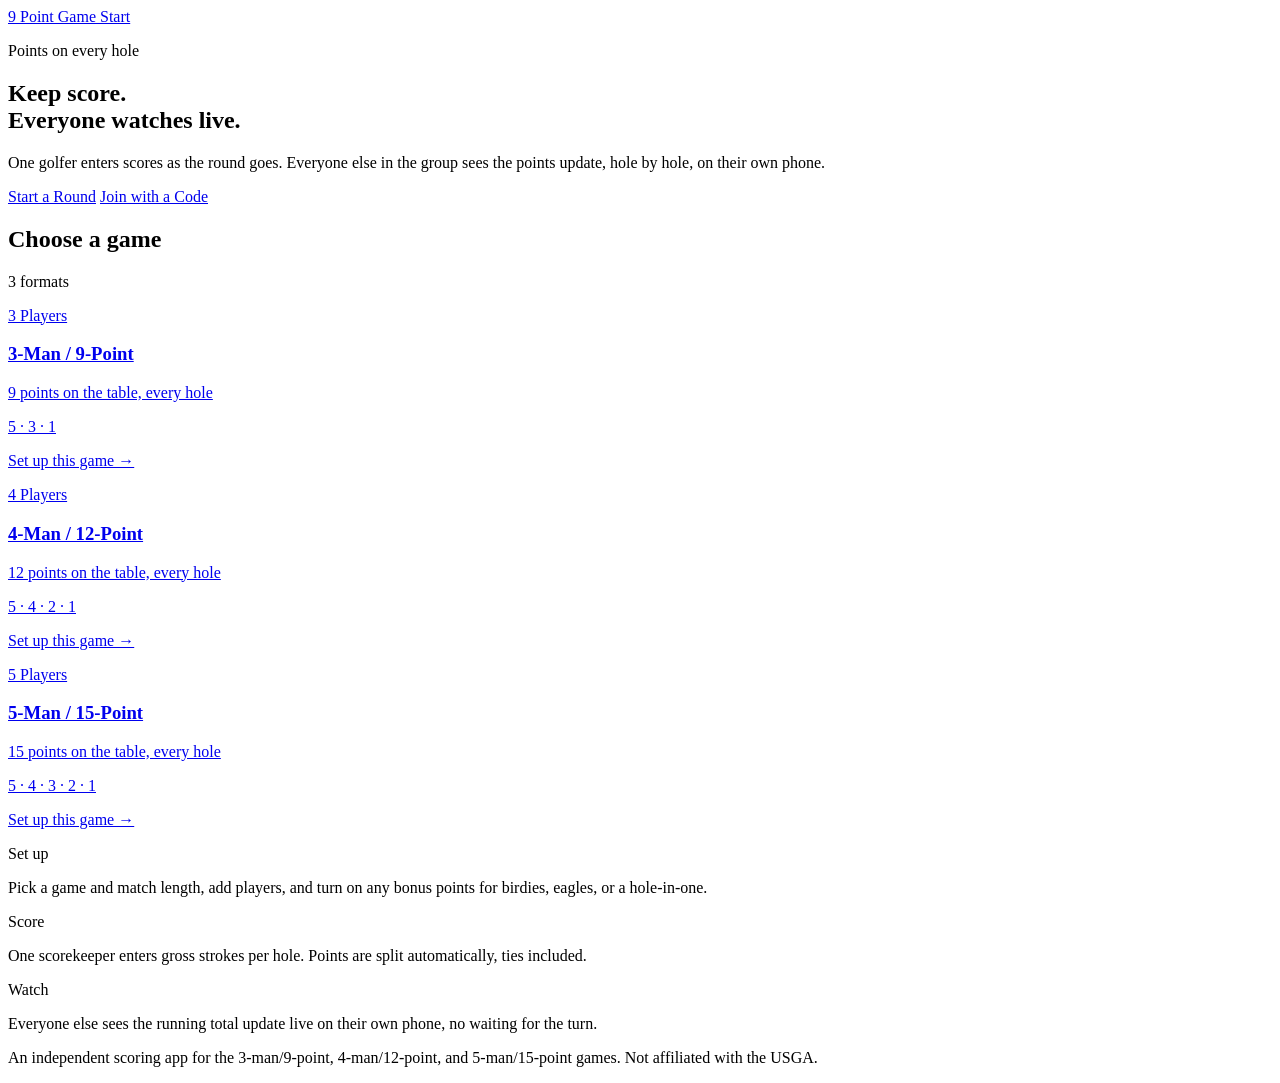
==== index.html @ 265d1526 "Add files via upload 7.17 10:50a" ====
<!DOCTYPE html>
<html lang="en">
<head>
  <meta charset="UTF-8" />
  <meta name="viewport" content="width=device-width, initial-scale=1, maximum-scale=5" />
  <meta name="theme-color" content="#0b1e36" />
  <title>9 Point Game — Golf Scoring</title>
  <link rel="preconnect" href="https://fonts.googleapis.com" />
  <link rel="preconnect" href="https://fonts.gstatic.com" crossorigin />
  <link
    href="https://fonts.googleapis.com/css2?family=IBM+Plex+Mono:wght@400;500;600;700&family=IBM+Plex+Sans:wght@400;500;600;700&family=IBM+Plex+Serif:wght@500;600;700&display=swap"
    rel="stylesheet"
  />
  <link rel="stylesheet" href="css/styles.css" />
</head>
<body>
  <!-- Header -->
  <header class="site-header">
    <div class="wrap header-inner">
      <a class="brand" href="index.html">
        <span class="brand-name">9 Point Game</span>
      </a>
      <a class="btn btn-crimson btn-sm" href="new.html">Start</a>
    </div>
    <div class="header-rule"></div>
  </header>

  <main>
    <!-- Hero -->
    <section class="hero">
      <div class="wrap">
        <p class="eyebrow">Points on every hole</p>
        <h1 class="hero-title">Keep score.<br />Everyone watches live.</h1>
        <p class="hero-sub">
          One golfer enters scores as the round goes. Everyone else in the
          group sees the points update, hole by hole, on their own phone.
        </p>
        <div class="hero-actions">
          <a class="btn btn-crimson btn-block" href="new.html">Start a Round</a>
          <a class="btn btn-outline btn-block" href="join.html">Join with a Code</a>
        </div>
      </div>
    </section>

    <!-- Game selection -->
    <section class="section wrap">
      <div class="section-head">
        <h2 class="section-title">Choose a game</h2>
        <span class="section-note">3 formats</span>
      </div>

      <div class="game-list">
        <a class="game-card" href="new.html?game=3p9">
          <p class="game-players">3 Players</p>
          <h3 class="game-name">3-Man / 9-Point</h3>
          <div class="game-points">
            <span class="game-points-num">9</span>
            <span class="game-points-label">points on the table, every hole</span>
          </div>
          <p class="game-table">5 · 3 · 1</p>
          <span class="game-cta">Set up this game →</span>
        </a>

        <a class="game-card" href="new.html?game=4p12">
          <p class="game-players">4 Players</p>
          <h3 class="game-name">4-Man / 12-Point</h3>
          <div class="game-points">
            <span class="game-points-num">12</span>
            <span class="game-points-label">points on the table, every hole</span>
          </div>
          <p class="game-table">5 · 4 · 2 · 1</p>
          <span class="game-cta">Set up this game →</span>
        </a>

        <a class="game-card" href="new.html?game=5p15">
          <p class="game-players">5 Players</p>
          <h3 class="game-name">5-Man / 15-Point</h3>
          <div class="game-points">
            <span class="game-points-num">15</span>
            <span class="game-points-label">points on the table, every hole</span>
          </div>
          <p class="game-table">5 · 4 · 3 · 2 · 1</p>
          <span class="game-cta">Set up this game →</span>
        </a>
      </div>
    </section>

    <!-- How it works -->
    <section class="section-alt">
      <div class="wrap steps">
        <div class="step">
          <p class="step-label">Set up</p>
          <p class="step-copy">
            Pick a game and match length, add players, and turn on any bonus
            points for birdies, eagles, or a hole-in-one.
          </p>
        </div>
        <div class="step">
          <p class="step-label">Score</p>
          <p class="step-copy">
            One scorekeeper enters gross strokes per hole. Points are split
            automatically, ties included.
          </p>
        </div>
        <div class="step">
          <p class="step-label">Watch</p>
          <p class="step-copy">
            Everyone else sees the running total update live on their own
            phone, no waiting for the turn.
          </p>
        </div>
      </div>
    </section>
  </main>

  <footer class="site-footer">
    <div class="wrap">
      <p class="footer-text">
        An independent scoring app for the 3-man/9-point, 4-man/12-point, and
        5-man/15-point games. Not affiliated with the USGA.
      </p>
    </div>
  </footer>
</body>
</html>
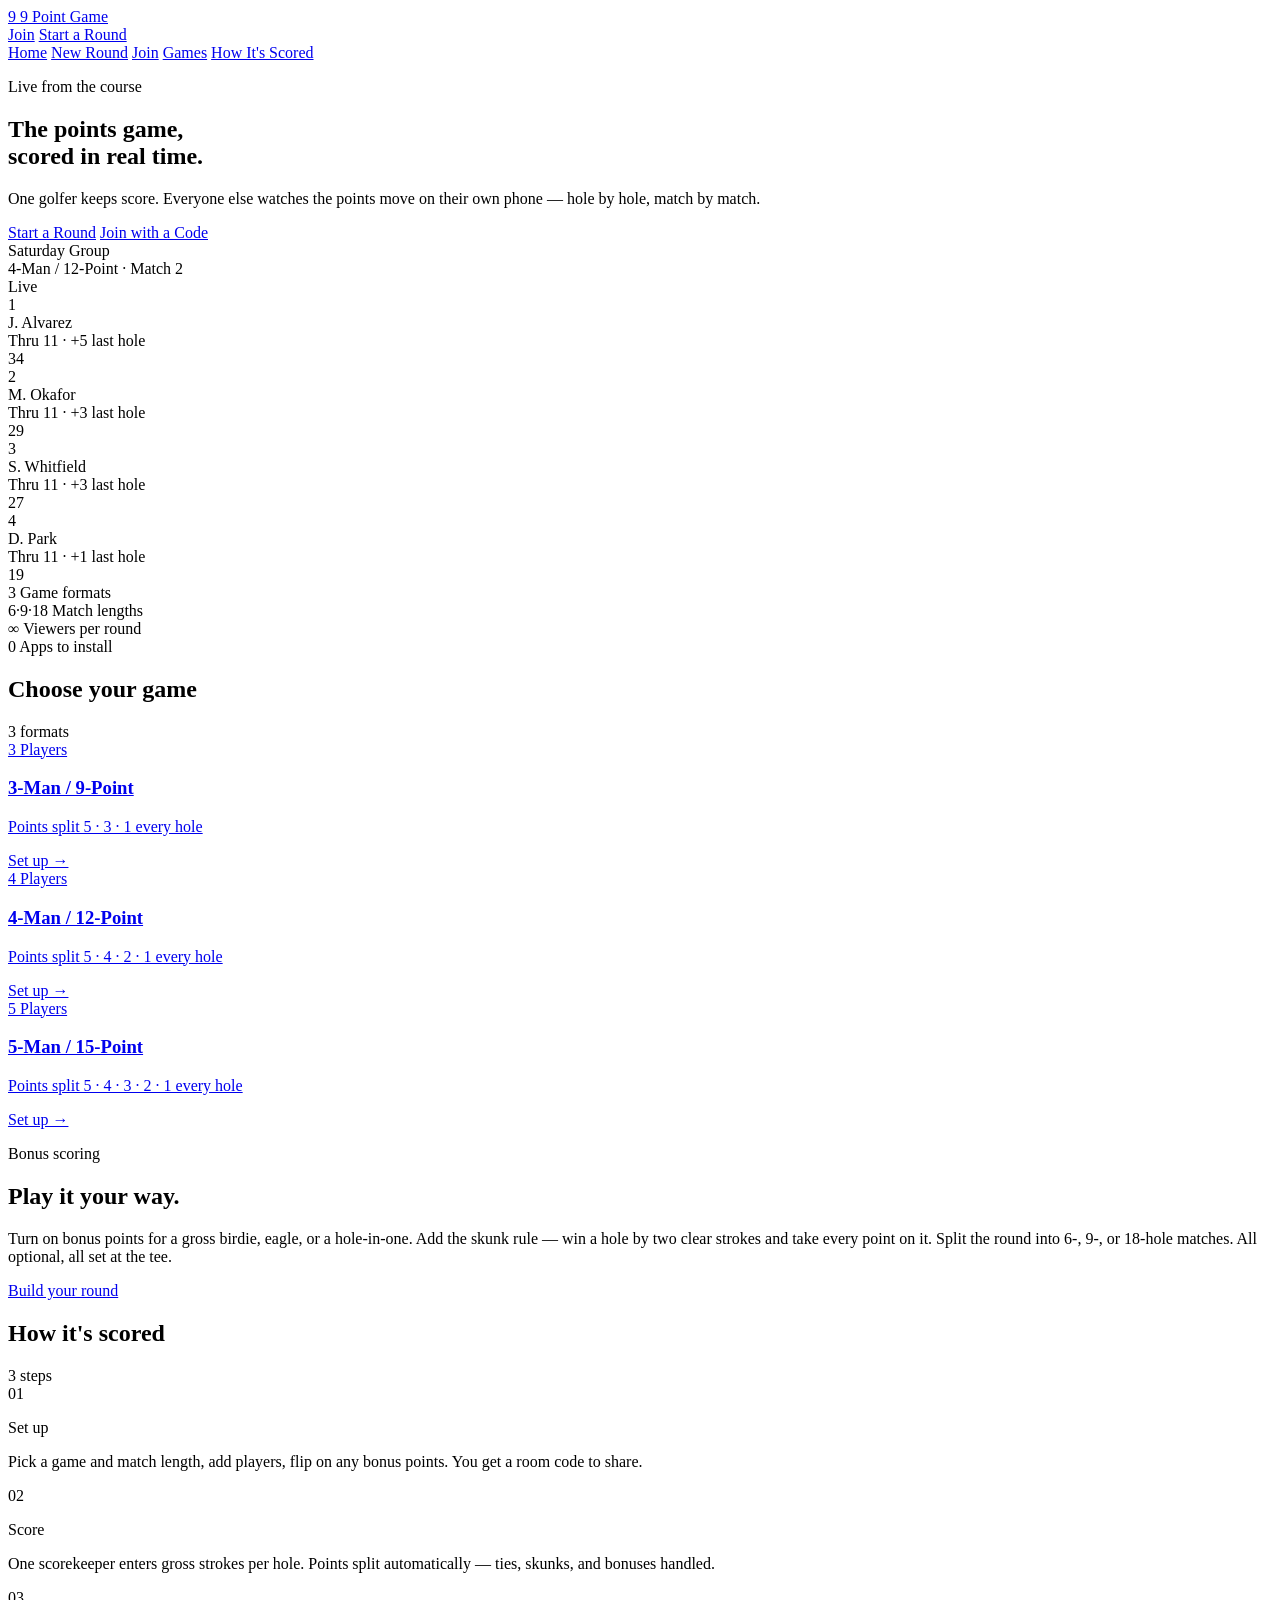
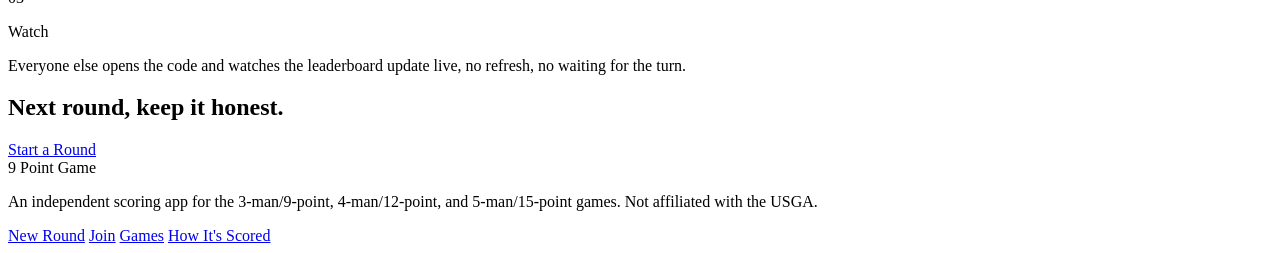
==== commit 254a9e0b: "Add files via upload 7.17 11:43a" ====
--- a/index.html
+++ b/index.html
@@ -4,9 +4,10 @@
   <meta charset="UTF-8" />
   <meta name="viewport" content="width=device-width, initial-scale=1, maximum-scale=5" />
   <meta name="theme-color" content="#0b1e36" />
-  <title>9 Point Game — Golf Scoring</title>
+  <title>9 Point Game — Live Golf Scoring</title>
   <link rel="preconnect" href="https://fonts.googleapis.com" />
   <link rel="preconnect" href="https://fonts.gstatic.com" crossorigin />
+  <link rel="preconnect" href="https://images.unsplash.com" crossorigin />
   <link
     href="https://fonts.googleapis.com/css2?family=IBM+Plex+Mono:wght@400;500;600;700&family=IBM+Plex+Sans:wght@400;500;600;700&family=IBM+Plex+Serif:wght@500;600;700&display=swap"
     rel="stylesheet"
@@ -14,111 +15,239 @@
   <link rel="stylesheet" href="css/styles.css" />
 </head>
 <body>
-  <!-- Header -->
-  <header class="site-header">
-    <div class="wrap header-inner">
-      <a class="brand" href="index.html">
-        <span class="brand-name">9 Point Game</span>
-      </a>
-      <a class="btn btn-crimson btn-sm" href="new.html">Start</a>
+  <!-- Masthead -->
+  <header class="masthead">
+    <div class="masthead-top">
+      <div class="wrap masthead-top-inner">
+        <a class="brand" href="index.html">
+          <span class="brand-mark">9</span>
+          <span class="brand-name">9&nbsp;Point&nbsp;Game</span>
+        </a>
+        <div class="masthead-actions">
+          <a class="btn btn-ghost btn-sm" href="join.html">Join</a>
+          <a class="btn btn-crimson btn-sm" href="new.html">Start a Round</a>
+        </div>
+      </div>
     </div>
+    <nav class="masthead-nav">
+      <div class="wrap masthead-nav-inner">
+        <a class="nav-link is-active" href="index.html">Home</a>
+        <a class="nav-link" href="new.html">New Round</a>
+        <a class="nav-link" href="join.html">Join</a>
+        <a class="nav-link" href="#games">Games</a>
+        <a class="nav-link" href="#how">How It's Scored</a>
+      </div>
+    </nav>
     <div class="header-rule"></div>
   </header>
 
   <main>
-    <!-- Hero -->
-    <section class="hero">
+    <!-- Hero: the app IS the hero. Live scoreboard on a course backdrop. -->
+    <section class="hero-live">
+      <div class="hero-live-bg" aria-hidden="true"></div>
+      <div class="hero-live-scrim" aria-hidden="true"></div>
+      <div class="wrap hero-live-inner">
+        <div class="hero-copy">
+          <p class="eyebrow eyebrow-light">Live from the course</p>
+          <h1 class="hero-title-lg">The points game,<br />scored in real time.</h1>
+          <p class="hero-sub-light">
+            One golfer keeps score. Everyone else watches the points move on
+            their own phone — hole by hole, match by match.
+          </p>
+          <div class="hero-actions">
+            <a class="btn btn-crimson btn-block" href="new.html">Start a Round</a>
+            <a class="btn btn-onphoto btn-block" href="join.html">Join with a Code</a>
+          </div>
+        </div>
+
+        <!-- Sample live scoreboard -->
+        <div class="plaque hero-plaque">
+          <div class="plaque-head">
+            <div>
+              <div class="plaque-title">Saturday Group</div>
+              <div class="plaque-sub">4-Man / 12-Point · Match 2</div>
+            </div>
+            <span class="status status-live"><span class="live-dot"></span>Live</span>
+          </div>
+          <div class="plaque-row">
+            <div class="rank-badge is-leader">1</div>
+            <div class="plaque-name">
+              <div class="plaque-player">J. Alvarez</div>
+              <div class="plaque-meta">Thru 11 · +5 last hole</div>
+            </div>
+            <div class="plaque-total tabular">34</div>
+          </div>
+          <div class="plaque-row">
+            <div class="rank-badge">2</div>
+            <div class="plaque-name">
+              <div class="plaque-player">M. Okafor</div>
+              <div class="plaque-meta">Thru 11 · +3 last hole</div>
+            </div>
+            <div class="plaque-total tabular">29</div>
+          </div>
+          <div class="plaque-row">
+            <div class="rank-badge">3</div>
+            <div class="plaque-name">
+              <div class="plaque-player">S. Whitfield</div>
+              <div class="plaque-meta">Thru 11 · +3 last hole</div>
+            </div>
+            <div class="plaque-total tabular">27</div>
+          </div>
+          <div class="plaque-row">
+            <div class="rank-badge">4</div>
+            <div class="plaque-name">
+              <div class="plaque-player">D. Park</div>
+              <div class="plaque-meta">Thru 11 · +1 last hole</div>
+            </div>
+            <div class="plaque-total tabular">19</div>
+          </div>
+        </div>
+      </div>
+    </section>
+
+    <!-- Stat strip -->
+    <section class="stat-strip">
+      <div class="wrap stat-strip-inner">
+        <div class="stat">
+          <span class="stat-num tabular">3</span>
+          <span class="stat-label">Game formats</span>
+        </div>
+        <div class="stat">
+          <span class="stat-num tabular">6·9·18</span>
+          <span class="stat-label">Match lengths</span>
+        </div>
+        <div class="stat">
+          <span class="stat-num tabular">∞</span>
+          <span class="stat-label">Viewers per round</span>
+        </div>
+        <div class="stat">
+          <span class="stat-num tabular">0</span>
+          <span class="stat-label">Apps to install</span>
+        </div>
+      </div>
+    </section>
+
+    <!-- Games as editorial cards with imagery -->
+    <section class="section wrap" id="games">
+      <div class="section-head">
+        <h2 class="section-title">Choose your game</h2>
+        <span class="section-note">3 formats</span>
+      </div>
+
+      <div class="game-grid">
+        <a class="game-tile" href="new.html?game=3p9">
+          <div class="game-tile-photo photo-3" aria-hidden="true">
+            <span class="game-tile-badge">3 Players</span>
+          </div>
+          <div class="game-tile-body">
+            <h3 class="game-tile-name">3-Man / 9-Point</h3>
+            <p class="game-tile-split">Points split 5 · 3 · 1 every hole</p>
+            <span class="game-cta">Set up →</span>
+          </div>
+        </a>
+
+        <a class="game-tile" href="new.html?game=4p12">
+          <div class="game-tile-photo photo-4" aria-hidden="true">
+            <span class="game-tile-badge">4 Players</span>
+          </div>
+          <div class="game-tile-body">
+            <h3 class="game-tile-name">4-Man / 12-Point</h3>
+            <p class="game-tile-split">Points split 5 · 4 · 2 · 1 every hole</p>
+            <span class="game-cta">Set up →</span>
+          </div>
+        </a>
+
+        <a class="game-tile" href="new.html?game=5p15">
+          <div class="game-tile-photo photo-5" aria-hidden="true">
+            <span class="game-tile-badge">5 Players</span>
+          </div>
+          <div class="game-tile-body">
+            <h3 class="game-tile-name">5-Man / 15-Point</h3>
+            <p class="game-tile-split">Points split 5 · 4 · 3 · 2 · 1 every hole</p>
+            <span class="game-cta">Set up →</span>
+          </div>
+        </a>
+      </div>
+    </section>
+
+    <!-- Feature band with photo -->
+    <section class="feature-band">
+      <div class="feature-photo" aria-hidden="true"></div>
+      <div class="feature-content">
+        <div class="wrap">
+          <p class="eyebrow eyebrow-light">Bonus scoring</p>
+          <h2 class="feature-title">Play it your way.</h2>
+          <p class="feature-copy">
+            Turn on bonus points for a gross birdie, eagle, or a hole-in-one.
+            Add the skunk rule — win a hole by two clear strokes and take every
+            point on it. Split the round into 6-, 9-, or 18-hole matches. All
+            optional, all set at the tee.
+          </p>
+          <a class="btn btn-crimson" href="new.html">Build your round</a>
+        </div>
+      </div>
+    </section>
+
+    <!-- How it works -->
+    <section class="section-alt" id="how">
       <div class="wrap">
-        <p class="eyebrow">Points on every hole</p>
-        <h1 class="hero-title">Keep score.<br />Everyone watches live.</h1>
-        <p class="hero-sub">
-          One golfer enters scores as the round goes. Everyone else in the
-          group sees the points update, hole by hole, on their own phone.
+        <div class="section-head">
+          <h2 class="section-title">How it's scored</h2>
+          <span class="section-note">3 steps</span>
+        </div>
+        <div class="steps">
+          <div class="step">
+            <span class="step-index tabular">01</span>
+            <p class="step-label">Set up</p>
+            <p class="step-copy">
+              Pick a game and match length, add players, flip on any bonus
+              points. You get a room code to share.
+            </p>
+          </div>
+          <div class="step">
+            <span class="step-index tabular">02</span>
+            <p class="step-label">Score</p>
+            <p class="step-copy">
+              One scorekeeper enters gross strokes per hole. Points split
+              automatically — ties, skunks, and bonuses handled.
+            </p>
+          </div>
+          <div class="step">
+            <span class="step-index tabular">03</span>
+            <p class="step-label">Watch</p>
+            <p class="step-copy">
+              Everyone else opens the code and watches the leaderboard update
+              live, no refresh, no waiting for the turn.
+            </p>
+          </div>
+        </div>
+      </div>
+    </section>
+
+    <!-- Closing CTA -->
+    <section class="cta-band">
+      <div class="wrap cta-band-inner">
+        <h2 class="cta-title">Next round, keep it honest.</h2>
+        <a class="btn btn-crimson btn-lg" href="new.html">Start a Round</a>
+      </div>
+    </section>
+  </main>
+
+  <footer class="site-footer">
+    <div class="wrap site-footer-inner">
+      <div>
+        <span class="brand-name footer-brand">9 Point Game</span>
+        <p class="footer-text">
+          An independent scoring app for the 3-man/9-point, 4-man/12-point,
+          and 5-man/15-point games. Not affiliated with the USGA.
         </p>
-        <div class="hero-actions">
-          <a class="btn btn-crimson btn-block" href="new.html">Start a Round</a>
-          <a class="btn btn-outline btn-block" href="join.html">Join with a Code</a>
-        </div>
-      </div>
-    </section>
-
-    <!-- Game selection -->
-    <section class="section wrap">
-      <div class="section-head">
-        <h2 class="section-title">Choose a game</h2>
-        <span class="section-note">3 formats</span>
-      </div>
-
-      <div class="game-list">
-        <a class="game-card" href="new.html?game=3p9">
-          <p class="game-players">3 Players</p>
-          <h3 class="game-name">3-Man / 9-Point</h3>
-          <div class="game-points">
-            <span class="game-points-num">9</span>
-            <span class="game-points-label">points on the table, every hole</span>
-          </div>
-          <p class="game-table">5 · 3 · 1</p>
-          <span class="game-cta">Set up this game →</span>
-        </a>
-
-        <a class="game-card" href="new.html?game=4p12">
-          <p class="game-players">4 Players</p>
-          <h3 class="game-name">4-Man / 12-Point</h3>
-          <div class="game-points">
-            <span class="game-points-num">12</span>
-            <span class="game-points-label">points on the table, every hole</span>
-          </div>
-          <p class="game-table">5 · 4 · 2 · 1</p>
-          <span class="game-cta">Set up this game →</span>
-        </a>
-
-        <a class="game-card" href="new.html?game=5p15">
-          <p class="game-players">5 Players</p>
-          <h3 class="game-name">5-Man / 15-Point</h3>
-          <div class="game-points">
-            <span class="game-points-num">15</span>
-            <span class="game-points-label">points on the table, every hole</span>
-          </div>
-          <p class="game-table">5 · 4 · 3 · 2 · 1</p>
-          <span class="game-cta">Set up this game →</span>
-        </a>
-      </div>
-    </section>
-
-    <!-- How it works -->
-    <section class="section-alt">
-      <div class="wrap steps">
-        <div class="step">
-          <p class="step-label">Set up</p>
-          <p class="step-copy">
-            Pick a game and match length, add players, and turn on any bonus
-            points for birdies, eagles, or a hole-in-one.
-          </p>
-        </div>
-        <div class="step">
-          <p class="step-label">Score</p>
-          <p class="step-copy">
-            One scorekeeper enters gross strokes per hole. Points are split
-            automatically, ties included.
-          </p>
-        </div>
-        <div class="step">
-          <p class="step-label">Watch</p>
-          <p class="step-copy">
-            Everyone else sees the running total update live on their own
-            phone, no waiting for the turn.
-          </p>
-        </div>
-      </div>
-    </section>
-  </main>
-
-  <footer class="site-footer">
-    <div class="wrap">
-      <p class="footer-text">
-        An independent scoring app for the 3-man/9-point, 4-man/12-point, and
-        5-man/15-point games. Not affiliated with the USGA.
-      </p>
+      </div>
+      <nav class="footer-nav">
+        <a href="new.html">New Round</a>
+        <a href="join.html">Join</a>
+        <a href="#games">Games</a>
+        <a href="#how">How It's Scored</a>
+      </nav>
     </div>
   </footer>
 </body>
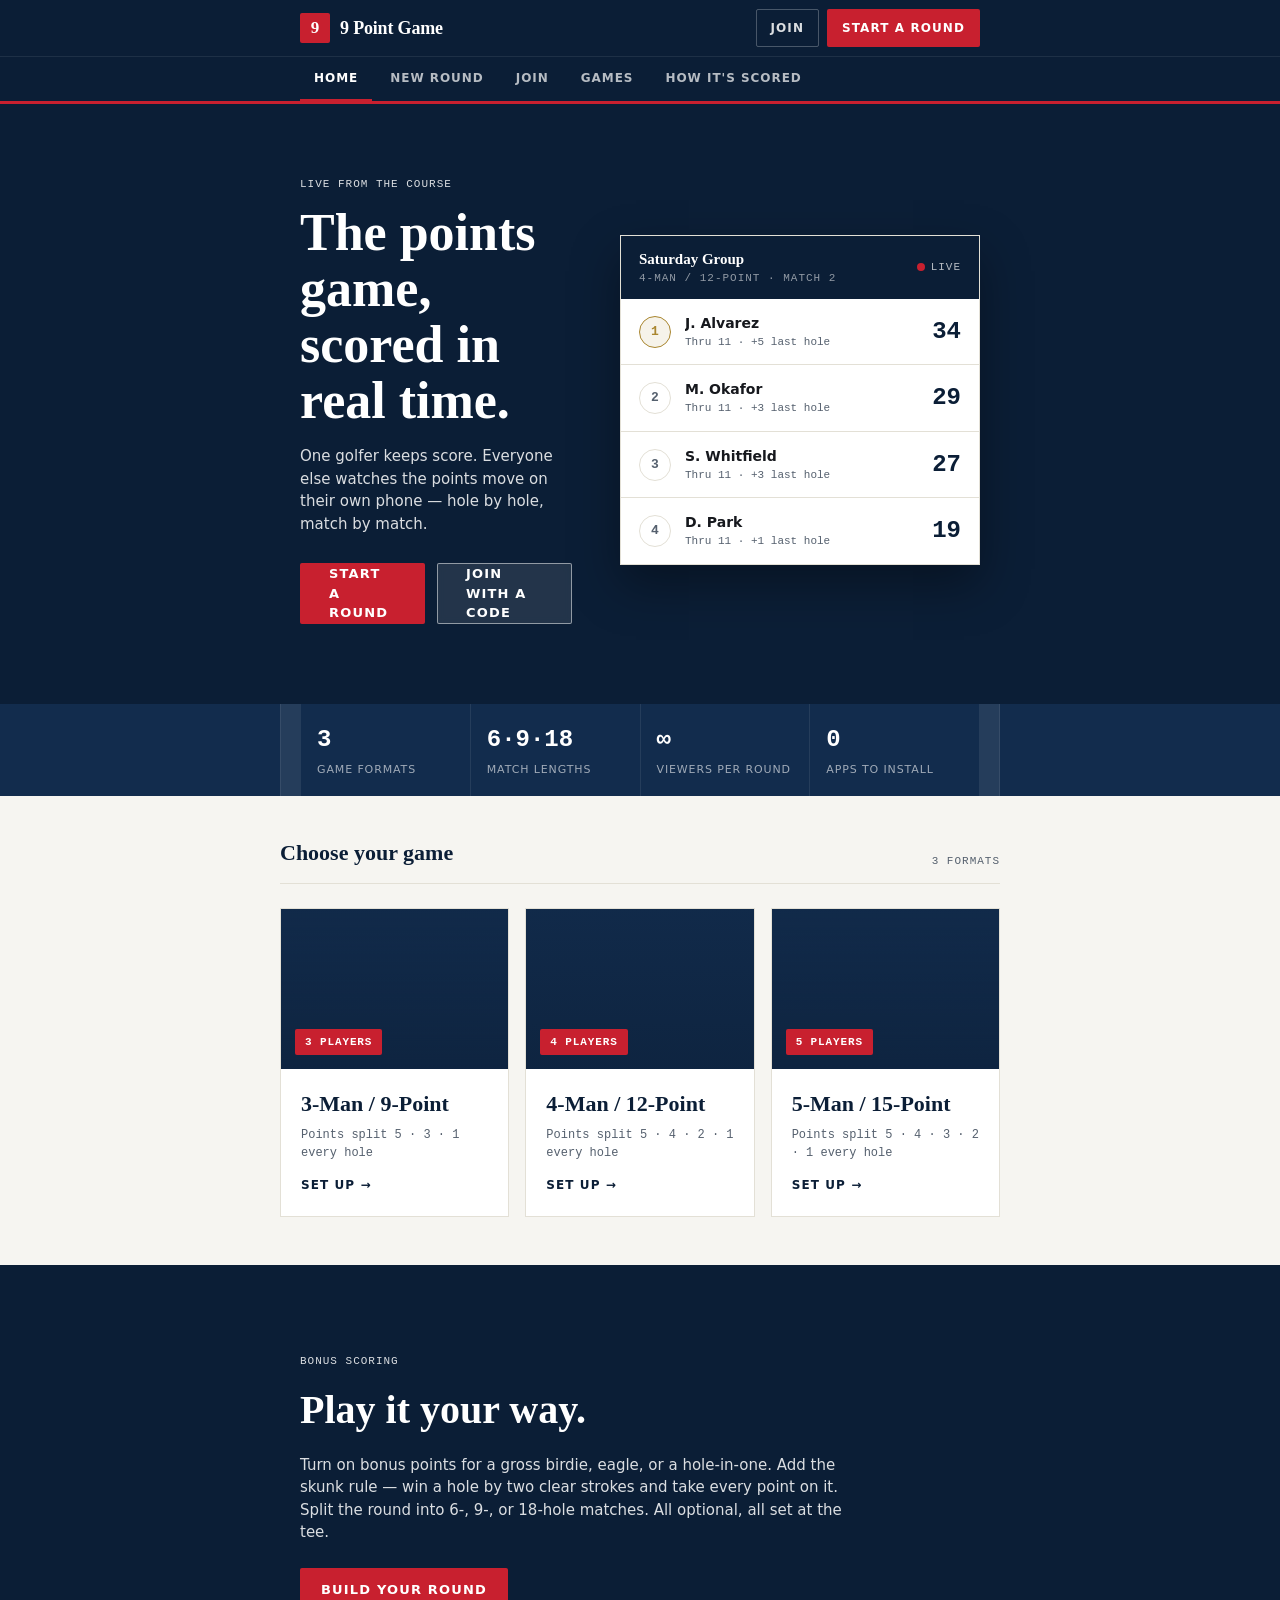
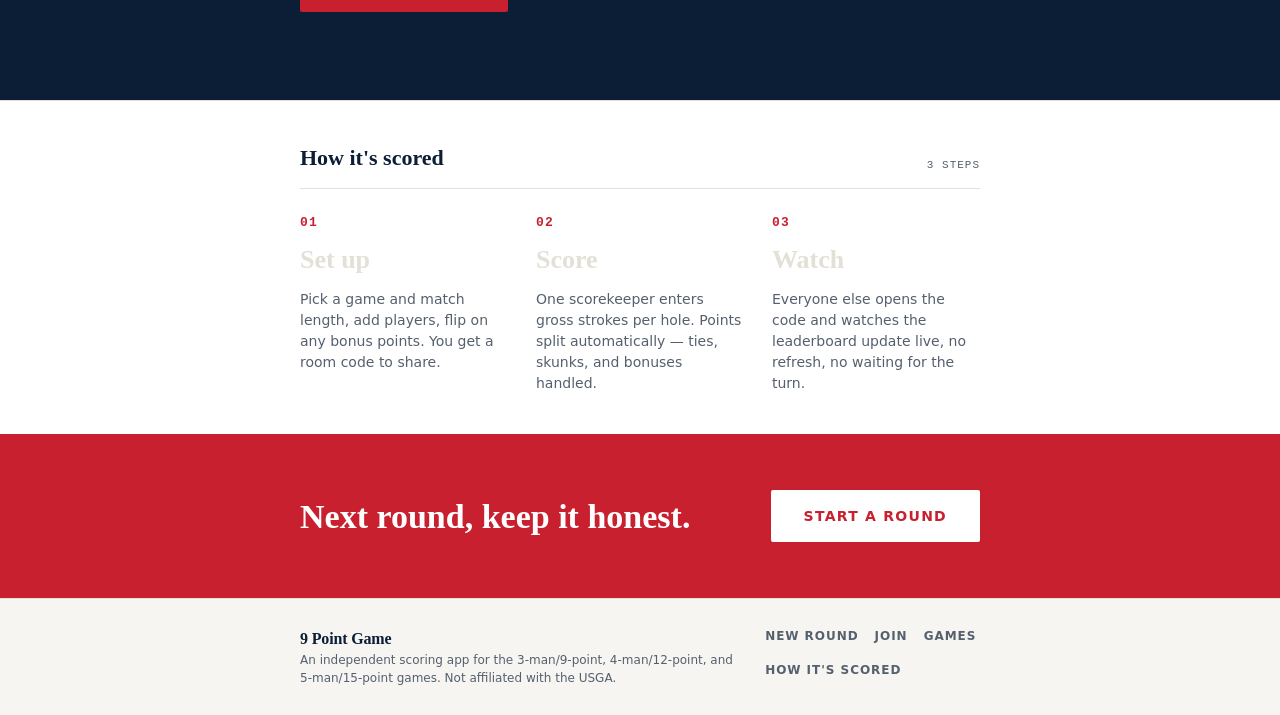
==== commit f8e513f1: "Add files via upload" ====
--- a/index.html
+++ b/index.html
@@ -12,7 +12,7 @@
     href="https://fonts.googleapis.com/css2?family=IBM+Plex+Mono:wght@400;500;600;700&family=IBM+Plex+Sans:wght@400;500;600;700&family=IBM+Plex+Serif:wght@500;600;700&display=swap"
     rel="stylesheet"
   />
-  <link rel="stylesheet" href="css/styles.css" />
+  <link rel="stylesheet" href="styles.css" />
 </head>
 <body>
   <!-- Masthead -->
--- a/styles.css
+++ b/styles.css
@@ -0,0 +1,1218 @@
+/* =========================================================
+   9 Point Game — styles.css
+   Mobile-first. Base styles target ~380px phones; a single
+   min-width breakpoint at the bottom widens things for larger
+   screens. Design: navy/crimson/paper/brass, IBM Plex faces.
+   ========================================================= */
+
+:root {
+  --navy-950: #0b1e36;
+  --navy-800: #122c4d;
+  --navy-700: #163864;
+  --crimson: #c8202f;
+  --crimson-dark: #9e1826;
+  --brass: #a9862f;
+  --paper: #f6f5f1;
+  --paper-line: #e3e0d6;
+  --ink: #16181d;
+  --ink-soft: #55606e;
+
+  --font-display: "IBM Plex Serif", Georgia, serif;
+  --font-sans: "IBM Plex Sans", system-ui, sans-serif;
+  --font-mono: "IBM Plex Mono", ui-monospace, monospace;
+
+  /* ---- Landing page imagery (Unsplash) ----
+     Swap any of these if a photo doesn't load. Format:
+     https://images.unsplash.com/photo-XXXX?auto=format&fit=crop&w=1400&q=70
+     Grab a new one from unsplash.com -> pick a photo -> the URL is
+     images.unsplash.com/photo-... (keep the ?auto=format&fit=crop part). */
+  --img-hero: url("https://images.unsplash.com/photo-1587174486073-ae5e5cff23aa?auto=format&fit=crop&w=1400&q=70");
+  --img-feature: url("https://images.unsplash.com/photo-1535132011086-b8818f016104?auto=format&fit=crop&w=1400&q=70");
+  --img-game-3: url("https://images.unsplash.com/photo-1535131749006-b7f58c99034b?auto=format&fit=crop&w=800&q=70");
+  --img-game-4: url("https://images.unsplash.com/photo-1592919505780-303950717480?auto=format&fit=crop&w=800&q=70");
+  --img-game-5: url("https://images.unsplash.com/photo-1600861194942-f883de0dfe96?auto=format&fit=crop&w=800&q=70");
+}
+
+/* ---------- Reset ---------- */
+*,
+*::before,
+*::after {
+  box-sizing: border-box;
+  margin: 0;
+  padding: 0;
+}
+
+html {
+  -webkit-text-size-adjust: 100%;
+}
+
+body {
+  min-height: 100vh;
+  display: flex;
+  flex-direction: column;
+  background: var(--paper);
+  color: var(--ink);
+  font-family: var(--font-sans);
+  font-size: 16px;
+  line-height: 1.5;
+  -webkit-font-smoothing: antialiased;
+}
+
+a {
+  color: inherit;
+  text-decoration: none;
+}
+
+main {
+  flex: 1;
+}
+
+/* ---------- Layout helpers ---------- */
+.wrap {
+  width: 100%;
+  max-width: 720px;
+  margin: 0 auto;
+  padding-left: 20px;
+  padding-right: 20px;
+}
+
+.tabular {
+  font-variant-numeric: tabular-nums;
+}
+
+/* ---------- Buttons (min 44px tap target) ---------- */
+.btn {
+  display: inline-flex;
+  align-items: center;
+  justify-content: center;
+  min-height: 44px;
+  padding: 0 20px;
+  border-radius: 2px;
+  border: 1px solid transparent;
+  font-family: var(--font-sans);
+  font-size: 13px;
+  font-weight: 600;
+  letter-spacing: 0.09em;
+  text-transform: uppercase;
+  cursor: pointer;
+  transition: background-color 0.15s ease, color 0.15s ease,
+    border-color 0.15s ease;
+  -webkit-tap-highlight-color: transparent;
+}
+
+.btn-sm {
+  min-height: 38px;
+  padding: 0 14px;
+  font-size: 12px;
+}
+
+.btn-block {
+  display: flex;
+  width: 100%;
+}
+
+.btn-crimson {
+  background: var(--crimson);
+  color: #fff;
+}
+.btn-crimson:active {
+  background: var(--crimson-dark);
+}
+
+.btn-outline {
+  background: transparent;
+  border-color: var(--navy-950);
+  color: var(--navy-950);
+}
+.btn-outline:active {
+  background: var(--navy-950);
+  color: #fff;
+}
+
+/* ---------- Header ---------- */
+.site-header {
+  position: sticky;
+  top: 0;
+  z-index: 10;
+  background: var(--navy-950);
+  color: #fff;
+}
+
+.header-inner {
+  display: flex;
+  align-items: center;
+  justify-content: space-between;
+  height: 56px;
+}
+
+.brand-name {
+  font-family: var(--font-display);
+  font-size: 18px;
+  font-weight: 700;
+  letter-spacing: -0.01em;
+}
+
+.header-rule {
+  height: 3px;
+  background: var(--crimson);
+}
+
+/* ---------- Hero ---------- */
+.hero {
+  background: #fff;
+  border-bottom: 1px solid var(--paper-line);
+  padding: 40px 0 44px;
+}
+
+.eyebrow {
+  font-family: var(--font-mono);
+  font-size: 11px;
+  font-weight: 500;
+  letter-spacing: 0.09em;
+  text-transform: uppercase;
+  color: var(--crimson);
+}
+
+.hero-title {
+  margin-top: 12px;
+  font-family: var(--font-display);
+  font-size: 34px;
+  line-height: 1.1;
+  font-weight: 600;
+  color: var(--navy-950);
+}
+
+.hero-sub {
+  margin-top: 16px;
+  max-width: 30rem;
+  font-size: 15px;
+  color: var(--ink-soft);
+}
+
+.hero-actions {
+  margin-top: 28px;
+  display: flex;
+  flex-direction: column;
+  gap: 12px;
+}
+
+/* ---------- Generic section ---------- */
+.section {
+  padding: 40px 0;
+}
+
+.page-title {
+  margin-top: 8px;
+  font-family: var(--font-display);
+  font-size: 28px;
+  font-weight: 600;
+  color: var(--navy-950);
+}
+
+.page-sub {
+  margin-top: 8px;
+  font-size: 14px;
+  color: var(--ink-soft);
+}
+
+.section-head {
+  display: flex;
+  align-items: flex-end;
+  justify-content: space-between;
+  border-bottom: 1px solid var(--paper-line);
+  padding-bottom: 14px;
+}
+
+.section-title {
+  font-family: var(--font-display);
+  font-size: 22px;
+  font-weight: 600;
+  color: var(--navy-950);
+}
+
+.section-note {
+  font-family: var(--font-mono);
+  font-size: 11px;
+  letter-spacing: 0.09em;
+  text-transform: uppercase;
+  color: var(--ink-soft);
+}
+
+/* ---------- Game cards ---------- */
+.game-list {
+  margin-top: 24px;
+  display: grid;
+  grid-template-columns: 1fr;
+  gap: 16px;
+}
+
+.game-card {
+  display: block;
+  background: #fff;
+  border: 1px solid var(--paper-line);
+  padding: 22px;
+  transition: border-color 0.15s ease;
+}
+.game-card:active {
+  border-color: var(--navy-950);
+}
+
+.game-players {
+  font-family: var(--font-mono);
+  font-size: 11px;
+  letter-spacing: 0.09em;
+  text-transform: uppercase;
+  color: var(--crimson);
+}
+
+.game-name {
+  margin-top: 8px;
+  font-family: var(--font-display);
+  font-size: 24px;
+  font-weight: 600;
+  color: var(--navy-950);
+}
+
+.game-points {
+  margin-top: 16px;
+  border-top: 1px solid var(--paper-line);
+  padding-top: 16px;
+  display: flex;
+  align-items: baseline;
+  gap: 8px;
+}
+
+.game-points-num {
+  font-family: var(--font-mono);
+  font-size: 30px;
+  font-weight: 600;
+  color: var(--navy-950);
+}
+
+.game-points-label {
+  font-size: 12px;
+  color: var(--ink-soft);
+}
+
+.game-table {
+  margin-top: 12px;
+  font-family: var(--font-mono);
+  font-size: 12px;
+  color: var(--ink-soft);
+}
+
+.game-cta {
+  margin-top: 18px;
+  display: inline-flex;
+  font-size: 12px;
+  font-weight: 600;
+  letter-spacing: 0.09em;
+  text-transform: uppercase;
+  color: var(--navy-950);
+}
+
+/* ---------- How it works ---------- */
+.section-alt {
+  background: #fff;
+  border-top: 1px solid var(--paper-line);
+  padding: 40px 0;
+}
+
+.steps {
+  display: grid;
+  grid-template-columns: 1fr;
+  gap: 28px;
+}
+
+.step-label {
+  font-family: var(--font-display);
+  font-size: 26px;
+  font-weight: 600;
+  color: var(--paper-line);
+}
+
+.step-copy {
+  margin-top: 10px;
+  font-size: 14px;
+  color: var(--ink-soft);
+}
+
+/* ---------- Forms ---------- */
+.join-form {
+  margin-top: 28px;
+  display: flex;
+  flex-direction: column;
+  gap: 12px;
+}
+
+.code-input {
+  width: 100%;
+  min-height: 52px;
+  border: 1px solid var(--paper-line);
+  background: #fff;
+  padding: 0 16px;
+  font-family: var(--font-mono);
+  font-size: 18px;
+  letter-spacing: 0.2em;
+  text-transform: uppercase;
+  color: var(--ink);
+}
+.code-input:focus {
+  outline: none;
+  border-color: var(--navy-950);
+}
+.code-input::placeholder {
+  color: rgba(85, 96, 110, 0.4);
+}
+
+.field {
+  display: flex;
+  align-items: center;
+  gap: 12px;
+  border: 1px solid var(--paper-line);
+  background: #fff;
+  padding: 0 16px;
+  min-height: 50px;
+}
+
+.field-num {
+  font-family: var(--font-mono);
+  font-size: 12px;
+  color: var(--ink-soft);
+  width: 20px;
+}
+
+.field-input {
+  flex: 1;
+  border: none;
+  background: transparent;
+  font-family: var(--font-sans);
+  font-size: 15px;
+  color: var(--ink);
+}
+.field-input:focus {
+  outline: none;
+}
+
+.form-error {
+  margin-top: 14px;
+  font-size: 13px;
+  color: var(--crimson);
+}
+
+/* ---------- Setup page pieces ---------- */
+.setup-group {
+  margin-top: 32px;
+}
+.setup-group.bordered {
+  border-top: 1px solid var(--paper-line);
+  padding-top: 32px;
+}
+
+.setup-h {
+  font-family: var(--font-display);
+  font-size: 18px;
+  font-weight: 600;
+  color: var(--navy-950);
+}
+
+.setup-sub {
+  margin-top: 4px;
+  font-size: 13px;
+  color: var(--ink-soft);
+}
+
+.chip-row {
+  margin-top: 16px;
+  display: flex;
+  flex-wrap: wrap;
+  gap: 8px;
+}
+
+.chip {
+  display: inline-flex;
+  align-items: center;
+  min-height: 44px;
+  padding: 0 16px;
+  border: 1px solid var(--paper-line);
+  background: #fff;
+  border-radius: 2px;
+  font-size: 12px;
+  font-weight: 600;
+  letter-spacing: 0.09em;
+  text-transform: uppercase;
+  color: var(--ink-soft);
+  cursor: pointer;
+  transition: border-color 0.15s ease, background-color 0.15s ease,
+    color 0.15s ease;
+  -webkit-tap-highlight-color: transparent;
+}
+.chip.is-active {
+  border-color: var(--navy-950);
+  background: var(--navy-950);
+  color: #fff;
+}
+
+.info-box {
+  margin-top: 16px;
+  border: 1px solid var(--paper-line);
+  background: #fff;
+  padding: 14px 16px;
+}
+.info-box p {
+  font-family: var(--font-mono);
+  font-size: 12px;
+  color: var(--ink-soft);
+}
+
+.player-list {
+  margin-top: 16px;
+  display: flex;
+  flex-direction: column;
+  gap: 8px;
+}
+
+.toggle-list {
+  margin-top: 16px;
+  border: 1px solid var(--paper-line);
+  background: #fff;
+}
+
+.toggle-row {
+  display: flex;
+  align-items: center;
+  justify-content: space-between;
+  padding: 14px 16px;
+  min-height: 54px;
+  border-bottom: 1px solid var(--paper-line);
+  cursor: pointer;
+}
+.toggle-row:last-child {
+  border-bottom: none;
+}
+
+.toggle-label {
+  font-size: 14px;
+  color: var(--ink);
+}
+
+.toggle-pts {
+  margin-left: 8px;
+  font-family: var(--font-mono);
+  font-size: 12px;
+  color: var(--brass);
+}
+
+.toggle-row input[type="checkbox"] {
+  width: 22px;
+  height: 22px;
+  accent-color: var(--crimson);
+}
+
+/* Sticky bottom action bar on setup/score screens */
+.action-bar {
+  position: sticky;
+  bottom: 0;
+  background: var(--paper);
+  border-top: 1px solid var(--paper-line);
+  padding: 12px 20px calc(12px + env(safe-area-inset-bottom, 0px));
+  margin-top: 32px;
+}
+.action-bar .wrap {
+  padding: 0;
+}
+
+/* ---------- Scoreboard plaque ---------- */
+.round-head {
+  display: flex;
+  align-items: flex-start;
+  justify-content: space-between;
+  gap: 12px;
+  padding-top: 24px;
+}
+
+.round-code {
+  font-family: var(--font-display);
+  font-size: 28px;
+  font-weight: 600;
+  color: var(--navy-950);
+}
+
+.plaque-stack {
+  margin-top: 24px;
+  display: flex;
+  flex-direction: column;
+  gap: 16px;
+}
+
+.plaque {
+  border: 1px solid var(--paper-line);
+  background: #fff;
+}
+.plaque.is-upcoming {
+  opacity: 0.6;
+}
+
+.plaque-head {
+  display: flex;
+  align-items: center;
+  justify-content: space-between;
+  background: var(--navy-950);
+  padding: 12px 18px;
+}
+
+.plaque-title {
+  font-family: var(--font-display);
+  font-size: 15px;
+  font-weight: 600;
+  color: #fff;
+}
+
+.plaque-sub {
+  font-family: var(--font-mono);
+  font-size: 11px;
+  letter-spacing: 0.09em;
+  text-transform: uppercase;
+  color: rgba(255, 255, 255, 0.55);
+}
+
+.status {
+  font-family: var(--font-mono);
+  font-size: 11px;
+  letter-spacing: 0.09em;
+  text-transform: uppercase;
+}
+.status-live {
+  color: rgba(255, 255, 255, 0.7);
+  display: inline-flex;
+  align-items: center;
+  gap: 6px;
+}
+.status-final {
+  color: var(--brass);
+}
+.status-upcoming {
+  color: rgba(255, 255, 255, 0.4);
+}
+
+.live-dot {
+  width: 8px;
+  height: 8px;
+  border-radius: 50%;
+  background: var(--crimson);
+  display: inline-block;
+  animation: pulse 1.6s ease-in-out infinite;
+}
+@keyframes pulse {
+  0%,
+  100% {
+    opacity: 1;
+  }
+  50% {
+    opacity: 0.35;
+  }
+}
+
+.plaque-row {
+  display: flex;
+  align-items: center;
+  gap: 14px;
+  padding: 14px 18px;
+  border-bottom: 1px solid var(--paper-line);
+}
+.plaque-row:last-child {
+  border-bottom: none;
+}
+
+.rank-badge {
+  flex-shrink: 0;
+  width: 32px;
+  height: 32px;
+  border-radius: 50%;
+  border: 1px solid var(--paper-line);
+  background: #fff;
+  color: var(--ink-soft);
+  display: flex;
+  align-items: center;
+  justify-content: center;
+  font-family: var(--font-mono);
+  font-size: 13px;
+  font-weight: 600;
+}
+.rank-badge.is-leader {
+  border-color: var(--brass);
+  background: rgba(169, 134, 47, 0.1);
+  color: var(--brass);
+}
+
+.plaque-name {
+  flex: 1;
+  min-width: 0;
+}
+.plaque-player {
+  font-size: 14px;
+  font-weight: 600;
+  color: var(--ink);
+  white-space: nowrap;
+  overflow: hidden;
+  text-overflow: ellipsis;
+}
+.plaque-meta {
+  font-family: var(--font-mono);
+  font-size: 11px;
+  color: var(--ink-soft);
+}
+
+.plaque-total {
+  font-family: var(--font-mono);
+  font-size: 24px;
+  font-weight: 600;
+  color: var(--navy-950);
+}
+
+/* ---------- Hole-by-hole table ---------- */
+.hole-table-wrap {
+  margin-top: 16px;
+  border: 1px solid var(--paper-line);
+  background: #fff;
+  overflow-x: auto;
+  -webkit-overflow-scrolling: touch;
+}
+
+table.hole-table {
+  width: 100%;
+  border-collapse: collapse;
+  text-align: left;
+}
+
+.hole-table th {
+  padding: 10px 14px;
+  border-bottom: 1px solid var(--paper-line);
+  font-family: var(--font-mono);
+  font-size: 11px;
+  letter-spacing: 0.09em;
+  text-transform: uppercase;
+  color: var(--ink-soft);
+  white-space: nowrap;
+}
+.hole-table th.num,
+.hole-table td.num {
+  text-align: right;
+}
+
+.hole-table td {
+  padding: 10px 14px;
+  border-bottom: 1px solid var(--paper-line);
+  font-family: var(--font-mono);
+  font-size: 13px;
+  color: var(--ink);
+}
+.hole-table tr:last-child td {
+  border-bottom: none;
+}
+
+/* ---------- Footer ---------- */
+.site-footer {
+  margin-top: auto;
+  border-top: 1px solid var(--paper-line);
+  background: var(--paper);
+  padding: 28px 0;
+}
+
+.footer-text {
+  font-size: 12px;
+  color: var(--ink-soft);
+}
+
+/* ---------- Utility ---------- */
+[hidden] {
+  display: none !important;
+}
+
+/* =========================================================
+   Wider screens (tablet / desktop). Everything above is the
+   phone layout; this only kicks in at 640px and up.
+   ========================================================= */
+@media (min-width: 640px) {
+  .hero {
+    padding: 64px 0;
+  }
+  .hero-title {
+    font-size: 44px;
+  }
+  .hero-actions {
+    flex-direction: row;
+  }
+  .hero-actions .btn {
+    width: auto;
+    padding: 0 28px;
+  }
+
+  .game-list {
+    grid-template-columns: repeat(3, 1fr);
+  }
+
+  .steps {
+    grid-template-columns: repeat(3, 1fr);
+  }
+
+  .action-bar {
+    position: static;
+    border-top: none;
+    padding: 0;
+  }
+  .action-bar .btn {
+    width: auto;
+  }
+}
+
+@media (prefers-reduced-motion: reduce) {
+  .live-dot {
+    animation: none;
+  }
+  * {
+    transition: none !important;
+  }
+}
+
+/* =========================================================
+   REDESIGN — masthead, image hero, editorial tiles.
+   Appended block; mobile-first with a 640px+ widen at end.
+   Golf photography from Unsplash, each layered over a navy
+   gradient so a failed image degrades to a dark panel,
+   never a broken-image icon.
+   ========================================================= */
+
+/* ---------- Masthead ---------- */
+.masthead {
+  position: sticky;
+  top: 0;
+  z-index: 20;
+  background: var(--navy-950);
+  color: #fff;
+}
+.masthead-top-inner {
+  display: flex;
+  align-items: center;
+  justify-content: space-between;
+  height: 56px;
+}
+.brand {
+  display: flex;
+  align-items: center;
+  gap: 10px;
+}
+.brand-mark {
+  display: inline-flex;
+  align-items: center;
+  justify-content: center;
+  width: 30px;
+  height: 30px;
+  background: var(--crimson);
+  color: #fff;
+  font-family: var(--font-display);
+  font-weight: 700;
+  font-size: 17px;
+  border-radius: 2px;
+}
+.brand-name {
+  font-family: var(--font-display);
+  font-size: 18px;
+  font-weight: 700;
+  letter-spacing: -0.01em;
+  color: #fff;
+}
+.masthead-actions {
+  display: flex;
+  align-items: center;
+  gap: 8px;
+}
+.btn-ghost {
+  background: transparent;
+  color: rgba(255, 255, 255, 0.85);
+  border-color: rgba(255, 255, 255, 0.25);
+}
+.btn-ghost:active {
+  background: rgba(255, 255, 255, 0.1);
+}
+
+.masthead-nav {
+  border-top: 1px solid rgba(255, 255, 255, 0.08);
+  overflow-x: auto;
+  -webkit-overflow-scrolling: touch;
+  scrollbar-width: none;
+}
+.masthead-nav::-webkit-scrollbar {
+  display: none;
+}
+.masthead-nav-inner {
+  display: flex;
+  gap: 4px;
+  white-space: nowrap;
+}
+.nav-link {
+  padding: 12px 14px;
+  font-family: var(--font-sans);
+  font-size: 12px;
+  font-weight: 600;
+  letter-spacing: 0.08em;
+  text-transform: uppercase;
+  color: rgba(255, 255, 255, 0.7);
+  border-bottom: 2px solid transparent;
+}
+.nav-link.is-active {
+  color: #fff;
+  border-bottom-color: var(--crimson);
+}
+.nav-link:active {
+  color: #fff;
+}
+
+/* ---------- Live hero ---------- */
+.hero-live {
+  position: relative;
+  isolation: isolate;
+  background: var(--navy-950);
+  overflow: hidden;
+}
+.hero-live-bg {
+  position: absolute;
+  inset: 0;
+  z-index: -2;
+  background:
+    linear-gradient(180deg, rgba(11, 30, 54, 0.55), rgba(11, 30, 54, 0.85)),
+    var(--img-hero) center / cover no-repeat,
+    var(--navy-950);
+}
+.hero-live-scrim {
+  position: absolute;
+  inset: 0;
+  z-index: -1;
+  background: linear-gradient(
+    90deg,
+    rgba(11, 30, 54, 0.65) 0%,
+    rgba(11, 30, 54, 0.2) 100%
+  );
+}
+.hero-live-inner {
+  display: flex;
+  flex-direction: column;
+  gap: 28px;
+  padding-top: 40px;
+  padding-bottom: 44px;
+}
+.eyebrow-light {
+  color: #fff;
+  opacity: 0.85;
+}
+.hero-title-lg {
+  margin-top: 12px;
+  font-family: var(--font-display);
+  font-size: 34px;
+  line-height: 1.08;
+  font-weight: 700;
+  color: #fff;
+}
+.hero-sub-light {
+  margin-top: 16px;
+  max-width: 30rem;
+  font-size: 15px;
+  color: rgba(255, 255, 255, 0.85);
+}
+.btn-onphoto {
+  background: rgba(255, 255, 255, 0.1);
+  border-color: rgba(255, 255, 255, 0.5);
+  color: #fff;
+  backdrop-filter: blur(4px);
+}
+.btn-onphoto:active {
+  background: rgba(255, 255, 255, 0.2);
+}
+.hero-plaque {
+  box-shadow: 0 20px 45px rgba(0, 0, 0, 0.35);
+}
+
+/* ---------- Stat strip ---------- */
+.stat-strip {
+  background: var(--navy-800);
+  color: #fff;
+}
+.stat-strip-inner {
+  display: grid;
+  grid-template-columns: repeat(2, 1fr);
+  gap: 1px;
+  background: rgba(255, 255, 255, 0.08);
+  border-left: 1px solid rgba(255, 255, 255, 0.08);
+  border-right: 1px solid rgba(255, 255, 255, 0.08);
+}
+.stat {
+  background: var(--navy-800);
+  padding: 18px 16px;
+  display: flex;
+  flex-direction: column;
+  gap: 4px;
+}
+.stat-num {
+  font-family: var(--font-mono);
+  font-size: 24px;
+  font-weight: 600;
+  color: #fff;
+}
+.stat-label {
+  font-family: var(--font-sans);
+  font-size: 11px;
+  letter-spacing: 0.08em;
+  text-transform: uppercase;
+  color: rgba(255, 255, 255, 0.6);
+}
+
+/* ---------- Game tiles with photos ---------- */
+.game-grid {
+  margin-top: 24px;
+  display: grid;
+  grid-template-columns: 1fr;
+  gap: 16px;
+}
+.game-tile {
+  display: block;
+  background: #fff;
+  border: 1px solid var(--paper-line);
+  overflow: hidden;
+  transition: transform 0.15s ease, box-shadow 0.15s ease;
+}
+.game-tile:active {
+  transform: translateY(1px);
+}
+.game-tile-photo {
+  position: relative;
+  height: 140px;
+  background-color: var(--navy-800);
+  background-size: cover;
+  background-position: center;
+}
+.photo-3 {
+  background-image: linear-gradient(
+      180deg,
+      rgba(11, 30, 54, 0.15),
+      rgba(11, 30, 54, 0.55)
+    ),
+    var(--img-game-3);
+}
+.photo-4 {
+  background-image: linear-gradient(
+      180deg,
+      rgba(11, 30, 54, 0.15),
+      rgba(11, 30, 54, 0.55)
+    ),
+    var(--img-game-4);
+}
+.photo-5 {
+  background-image: linear-gradient(
+      180deg,
+      rgba(11, 30, 54, 0.15),
+      rgba(11, 30, 54, 0.55)
+    ),
+    var(--img-game-5);
+}
+.game-tile-badge {
+  position: absolute;
+  left: 14px;
+  bottom: 14px;
+  background: var(--crimson);
+  color: #fff;
+  font-family: var(--font-mono);
+  font-size: 11px;
+  font-weight: 600;
+  letter-spacing: 0.08em;
+  text-transform: uppercase;
+  padding: 5px 10px;
+  border-radius: 2px;
+}
+.game-tile-body {
+  padding: 18px 20px 20px;
+}
+.game-tile-name {
+  font-family: var(--font-display);
+  font-size: 22px;
+  font-weight: 600;
+  color: var(--navy-950);
+}
+.game-tile-split {
+  margin-top: 6px;
+  font-family: var(--font-mono);
+  font-size: 12px;
+  color: var(--ink-soft);
+}
+.game-tile .game-cta {
+  margin-top: 14px;
+}
+
+/* ---------- Feature band ---------- */
+.feature-band {
+  position: relative;
+  margin-top: 8px;
+  background: var(--navy-950);
+  color: #fff;
+  isolation: isolate;
+}
+.feature-photo {
+  position: absolute;
+  inset: 0;
+  z-index: -1;
+  background:
+    linear-gradient(180deg, rgba(11, 30, 54, 0.8), rgba(11, 30, 54, 0.92)),
+    var(--img-feature) center / cover no-repeat,
+    var(--navy-950);
+}
+.feature-content {
+  padding: 48px 0;
+}
+.feature-title {
+  margin-top: 10px;
+  font-family: var(--font-display);
+  font-size: 30px;
+  font-weight: 700;
+  color: #fff;
+}
+.feature-copy {
+  margin-top: 14px;
+  max-width: 34rem;
+  font-size: 15px;
+  color: rgba(255, 255, 255, 0.85);
+  margin-bottom: 24px;
+}
+
+/* ---------- Step index numbers ---------- */
+.step-index {
+  display: block;
+  font-family: var(--font-mono);
+  font-size: 13px;
+  font-weight: 600;
+  color: var(--crimson);
+  letter-spacing: 0.1em;
+  margin-bottom: 8px;
+}
+.section-alt .steps {
+  margin-top: 24px;
+}
+
+/* ---------- Closing CTA ---------- */
+.cta-band {
+  background: var(--crimson);
+  color: #fff;
+}
+.cta-band-inner {
+  padding: 40px 20px;
+  display: flex;
+  flex-direction: column;
+  align-items: flex-start;
+  gap: 20px;
+}
+.cta-title {
+  font-family: var(--font-display);
+  font-size: 28px;
+  font-weight: 700;
+  color: #fff;
+}
+.btn-lg {
+  min-height: 52px;
+  padding: 0 32px;
+  font-size: 14px;
+}
+.cta-band .btn-crimson {
+  background: #fff;
+  color: var(--crimson);
+}
+.cta-band .btn-crimson:active {
+  background: rgba(255, 255, 255, 0.9);
+}
+
+/* ---------- Footer upgrade ---------- */
+.site-footer-inner {
+  display: flex;
+  flex-direction: column;
+  gap: 20px;
+}
+.footer-brand {
+  color: var(--navy-950);
+  font-size: 16px;
+}
+.footer-nav {
+  display: flex;
+  flex-wrap: wrap;
+  gap: 16px;
+}
+.footer-nav a {
+  font-family: var(--font-sans);
+  font-size: 12px;
+  font-weight: 600;
+  letter-spacing: 0.08em;
+  text-transform: uppercase;
+  color: var(--ink-soft);
+}
+
+/* =========================================================
+   Wider screens for redesign pieces
+   ========================================================= */
+@media (min-width: 640px) {
+  .hero-title-lg {
+    font-size: 52px;
+  }
+  .hero-live-inner {
+    flex-direction: row;
+    align-items: center;
+    justify-content: space-between;
+    gap: 48px;
+    padding-top: 72px;
+    padding-bottom: 80px;
+  }
+  .hero-copy {
+    flex: 1;
+    max-width: 30rem;
+  }
+  .hero-plaque {
+    width: 360px;
+    flex-shrink: 0;
+  }
+  .hero-actions {
+    flex-direction: row;
+  }
+  .hero-actions .btn {
+    width: auto;
+    padding: 0 28px;
+  }
+
+  .stat-strip-inner {
+    grid-template-columns: repeat(4, 1fr);
+  }
+
+  .game-grid {
+    grid-template-columns: repeat(3, 1fr);
+  }
+  .game-tile-photo {
+    height: 160px;
+  }
+
+  .feature-content {
+    padding: 88px 0;
+  }
+  .feature-title {
+    font-size: 40px;
+  }
+
+  .cta-band-inner {
+    flex-direction: row;
+    align-items: center;
+    justify-content: space-between;
+    padding: 56px 20px;
+  }
+  .cta-title {
+    font-size: 34px;
+  }
+
+  .site-footer-inner {
+    flex-direction: row;
+    align-items: flex-start;
+    justify-content: space-between;
+  }
+}
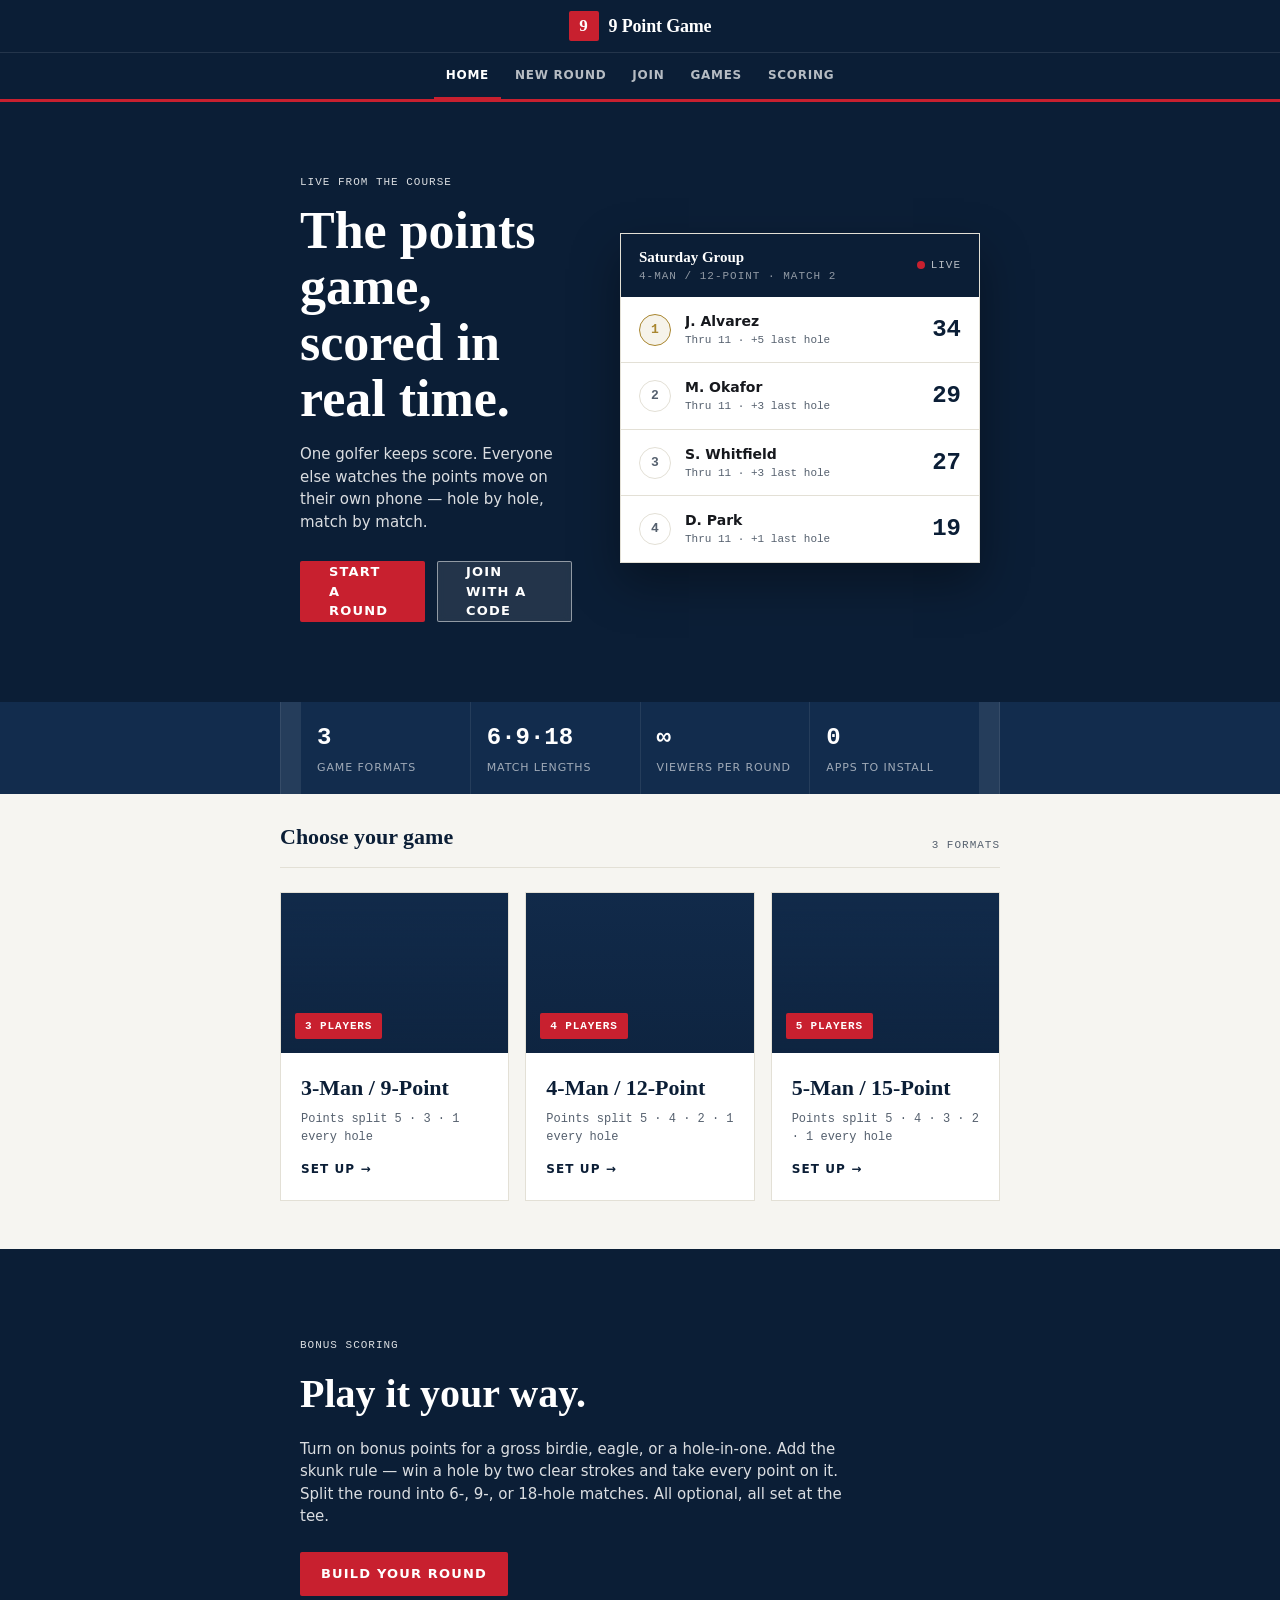
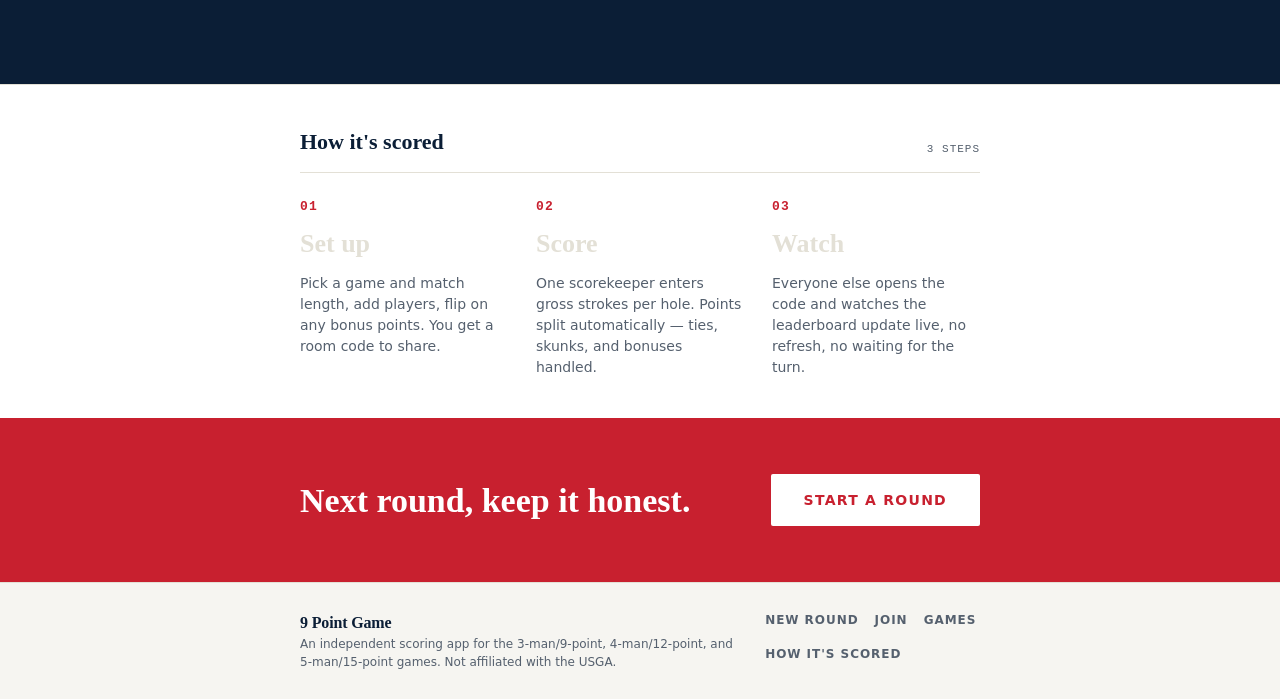
==== commit 950e103d: "Add files via upload 8:07a" ====
--- a/index.html
+++ b/index.html
@@ -23,10 +23,6 @@
           <span class="brand-mark">9</span>
           <span class="brand-name">9&nbsp;Point&nbsp;Game</span>
         </a>
-        <div class="masthead-actions">
-          <a class="btn btn-ghost btn-sm" href="join.html">Join</a>
-          <a class="btn btn-crimson btn-sm" href="new.html">Start a Round</a>
-        </div>
       </div>
     </div>
     <nav class="masthead-nav">
@@ -35,7 +31,7 @@
         <a class="nav-link" href="new.html">New Round</a>
         <a class="nav-link" href="join.html">Join</a>
         <a class="nav-link" href="#games">Games</a>
-        <a class="nav-link" href="#how">How It's Scored</a>
+        <a class="nav-link" href="#how">Scoring</a>
       </div>
     </nav>
     <div class="header-rule"></div>
--- a/styles.css
+++ b/styles.css
@@ -1216,3 +1216,323 @@
     justify-content: space-between;
   }
 }
+
+/* =========================================================
+   BATCH 1 — mobile overflow fix + score entry on top
+   ========================================================= */
+
+/* Hard stop on horizontal overflow — nothing should force the
+   page wider than the phone screen. Individual wide things
+   (like the hole table) scroll inside their own container. */
+html,
+body {
+  max-width: 100%;
+  overflow-x: hidden;
+}
+* {
+  min-width: 0;
+}
+img,
+table {
+  max-width: 100%;
+}
+
+/* ---- Round identity bar ---- */
+.round-bar {
+  background: var(--navy-950);
+  color: #fff;
+}
+.round-bar-inner {
+  display: flex;
+  align-items: center;
+  justify-content: space-between;
+  gap: 12px;
+  padding-top: 14px;
+  padding-bottom: 14px;
+}
+.round-bar-label {
+  display: block;
+  font-family: var(--font-mono);
+  font-size: 10px;
+  letter-spacing: 0.1em;
+  text-transform: uppercase;
+  color: rgba(255, 255, 255, 0.55);
+}
+.round-bar-code {
+  display: block;
+  font-family: var(--font-display);
+  font-size: 24px;
+  font-weight: 700;
+  color: #fff;
+  line-height: 1.1;
+}
+.round-bar-meta {
+  font-family: var(--font-mono);
+  font-size: 11px;
+  letter-spacing: 0.04em;
+  text-transform: uppercase;
+  color: rgba(255, 255, 255, 0.7);
+  text-align: right;
+}
+
+/* ---- Score entry card (top of page, big fields) ---- */
+.entry-card {
+  margin-top: 18px;
+  border: 1px solid var(--paper-line);
+  border-top: 3px solid var(--crimson);
+  background: #fff;
+  padding: 18px 16px 20px;
+  box-shadow: 0 6px 18px rgba(11, 30, 54, 0.08);
+}
+.entry-head {
+  display: flex;
+  align-items: center;
+  justify-content: space-between;
+  gap: 12px;
+  padding-bottom: 16px;
+  border-bottom: 1px solid var(--paper-line);
+}
+.entry-hole-label {
+  display: block;
+  font-family: var(--font-mono);
+  font-size: 10px;
+  letter-spacing: 0.1em;
+  text-transform: uppercase;
+  color: var(--crimson);
+}
+.entry-hole-num {
+  display: block;
+  font-family: var(--font-display);
+  font-size: 26px;
+  font-weight: 700;
+  color: var(--navy-950);
+  line-height: 1.05;
+}
+.entry-par {
+  display: inline-flex;
+  align-items: center;
+  gap: 8px;
+  font-family: var(--font-sans);
+  font-size: 12px;
+  font-weight: 600;
+  letter-spacing: 0.06em;
+  text-transform: uppercase;
+  color: var(--ink-soft);
+}
+.entry-par-input {
+  width: 54px;
+  height: 44px;
+  text-align: center;
+  border: 1px solid var(--paper-line);
+  border-radius: 4px;
+  font-family: var(--font-mono);
+  font-size: 18px;
+  font-weight: 600;
+  color: var(--ink);
+}
+.entry-par-input:focus {
+  outline: none;
+  border-color: var(--navy-950);
+}
+
+.entry-players {
+  display: flex;
+  flex-direction: column;
+  gap: 10px;
+  margin-top: 16px;
+}
+.entry-row {
+  display: flex;
+  align-items: center;
+  justify-content: space-between;
+  gap: 12px;
+}
+.entry-name {
+  font-family: var(--font-sans);
+  font-size: 17px;
+  font-weight: 600;
+  color: var(--ink);
+  white-space: nowrap;
+  overflow: hidden;
+  text-overflow: ellipsis;
+}
+
+/* Big stepper: minus / number / plus — thumb-sized targets */
+.stepper {
+  display: flex;
+  align-items: stretch;
+  flex-shrink: 0;
+  border: 1px solid var(--paper-line);
+  border-radius: 6px;
+  overflow: hidden;
+}
+.step-btn {
+  width: 52px;
+  height: 56px;
+  border: none;
+  background: var(--paper);
+  color: var(--navy-950);
+  font-size: 28px;
+  font-weight: 600;
+  line-height: 1;
+  cursor: pointer;
+  -webkit-tap-highlight-color: transparent;
+  touch-action: manipulation;
+}
+.step-btn:active {
+  background: var(--navy-950);
+  color: #fff;
+}
+.step-value {
+  width: 64px;
+  height: 56px;
+  border: none;
+  border-left: 1px solid var(--paper-line);
+  border-right: 1px solid var(--paper-line);
+  text-align: center;
+  font-family: var(--font-mono);
+  font-size: 26px;
+  font-weight: 600;
+  color: var(--navy-950);
+  -moz-appearance: textfield;
+}
+.step-value::-webkit-outer-spin-button,
+.step-value::-webkit-inner-spin-button {
+  -webkit-appearance: none;
+  margin: 0;
+}
+.step-value:focus {
+  outline: none;
+  background: rgba(200, 32, 47, 0.05);
+}
+.step-value::placeholder {
+  color: var(--paper-line);
+}
+
+.entry-save {
+  margin-top: 18px;
+}
+
+/* On wider screens the entry card stays comfortably narrow,
+   not stretched across a desktop width. */
+@media (min-width: 640px) {
+  .entry-card {
+    max-width: 560px;
+  }
+  .round-bar-code {
+    font-size: 28px;
+  }
+}
+
+/* =========================================================
+   STYLING PASS — fix cramped masthead/nav, setup overflow,
+   and small player fields. Overrides earlier rules where
+   they conflict (later rules win in CSS).
+   ========================================================= */
+
+/* ---- Masthead: brand-only top row, roomy centered nav ---- */
+.masthead-top-inner {
+  justify-content: center;   /* brand centered, no crowding buttons */
+  height: 52px;
+}
+.masthead-nav {
+  border-top: 1px solid rgba(255, 255, 255, 0.1);
+}
+.masthead-nav-inner {
+  display: flex;
+  justify-content: center;    /* center the nav on the page */
+  gap: 2px;
+  padding-left: 8px;
+  padding-right: 8px;
+}
+.nav-link {
+  padding: 13px 12px;         /* clear separation so links don't run together */
+  font-size: 12px;
+  letter-spacing: 0.06em;
+  flex-shrink: 0;
+}
+
+/* On small phones, let the nav scroll horizontally but keep
+   generous spacing so labels never touch. */
+@media (max-width: 520px) {
+  .masthead-nav {
+    overflow-x: auto;
+    -webkit-overflow-scrolling: touch;
+    scrollbar-width: none;
+  }
+  .masthead-nav::-webkit-scrollbar { display: none; }
+  .masthead-nav-inner {
+    justify-content: flex-start;
+  }
+  .nav-link { padding: 13px 14px; }
+}
+
+/* ---- Setup page: make everything fit + readable ---- */
+/* Kill the source of left-edge run-off: constrain the page title
+   and let long labels wrap instead of overflowing. */
+.page-title {
+  font-size: 24px;
+  line-height: 1.15;
+  overflow-wrap: break-word;
+}
+.section.wrap { padding-top: 26px; }
+
+/* Game/length chips: full-width-friendly, wrap cleanly, bigger tap area */
+.chip-row {
+  gap: 10px;
+}
+.chip {
+  min-height: 48px;
+  padding: 0 16px;
+  font-size: 13px;
+  flex: 1 1 auto;             /* chips grow to share the row, then wrap */
+  justify-content: center;
+  text-align: center;
+  white-space: nowrap;
+}
+
+/* Section headings + subtext: larger, easier to read */
+.setup-h { font-size: 20px; }
+.setup-sub { font-size: 14px; line-height: 1.5; }
+
+/* Player name fields — the big fix: large, clearly bordered rows */
+.player-list { gap: 10px; }
+.field {
+  min-height: 56px;
+  padding: 0 16px;
+  border: 1px solid var(--paper-line);
+  border-radius: 6px;
+  background: #fff;
+  gap: 14px;
+}
+.field-num {
+  width: 28px;
+  height: 28px;
+  display: flex;
+  align-items: center;
+  justify-content: center;
+  background: var(--navy-950);
+  color: #fff;
+  border-radius: 50%;
+  font-size: 13px;
+  font-weight: 600;
+  flex-shrink: 0;
+}
+.field-input {
+  font-size: 17px;            /* was 15px and hard to read */
+  font-weight: 500;
+}
+.field-input::placeholder {
+  color: rgba(85, 96, 110, 0.45);
+}
+
+/* Bonus toggle rows: a touch taller and clearer on mobile */
+.toggle-row { min-height: 58px; }
+.toggle-label { font-size: 15px; }
+
+/* Info box (match summary) — wrap long text, never overflow */
+.info-box p { overflow-wrap: break-word; }
+
+/* Create button already full-width via .btn-block; give the sticky
+   action bar a safe-area cushion and stop it clipping on small screens */
+.action-bar { padding-left: 16px; padding-right: 16px; }
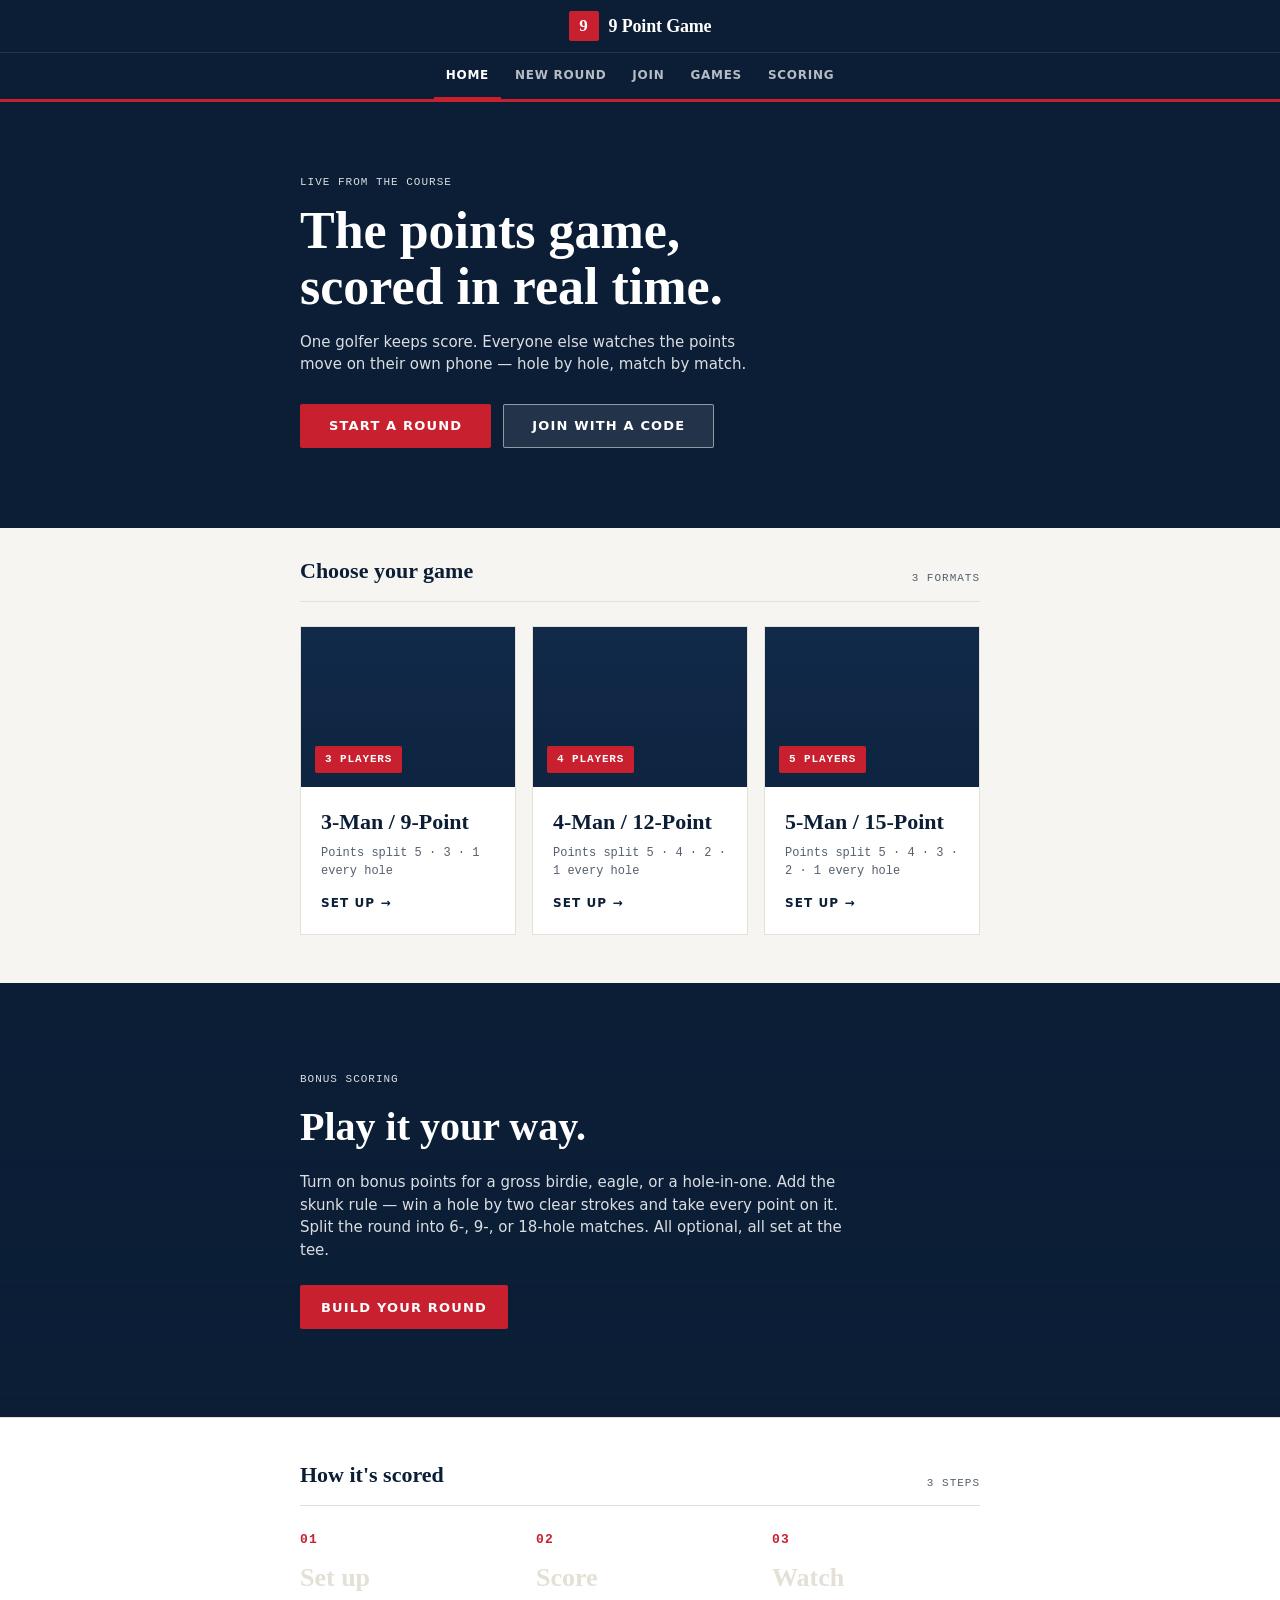
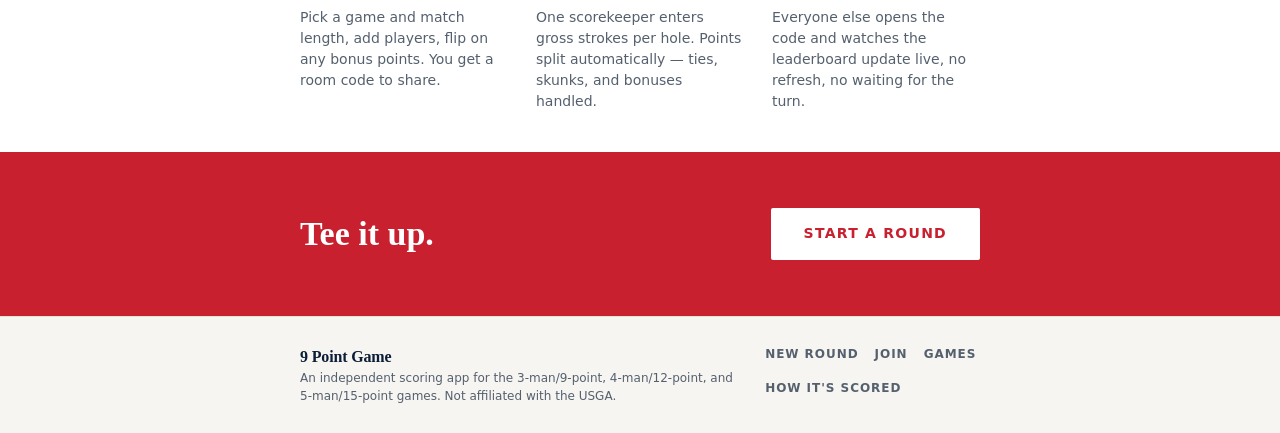
==== commit df0c923d: "Add files via upload" ====
--- a/index.html
+++ b/index.html
@@ -54,71 +54,6 @@
             <a class="btn btn-crimson btn-block" href="new.html">Start a Round</a>
             <a class="btn btn-onphoto btn-block" href="join.html">Join with a Code</a>
           </div>
-        </div>
-
-        <!-- Sample live scoreboard -->
-        <div class="plaque hero-plaque">
-          <div class="plaque-head">
-            <div>
-              <div class="plaque-title">Saturday Group</div>
-              <div class="plaque-sub">4-Man / 12-Point · Match 2</div>
-            </div>
-            <span class="status status-live"><span class="live-dot"></span>Live</span>
-          </div>
-          <div class="plaque-row">
-            <div class="rank-badge is-leader">1</div>
-            <div class="plaque-name">
-              <div class="plaque-player">J. Alvarez</div>
-              <div class="plaque-meta">Thru 11 · +5 last hole</div>
-            </div>
-            <div class="plaque-total tabular">34</div>
-          </div>
-          <div class="plaque-row">
-            <div class="rank-badge">2</div>
-            <div class="plaque-name">
-              <div class="plaque-player">M. Okafor</div>
-              <div class="plaque-meta">Thru 11 · +3 last hole</div>
-            </div>
-            <div class="plaque-total tabular">29</div>
-          </div>
-          <div class="plaque-row">
-            <div class="rank-badge">3</div>
-            <div class="plaque-name">
-              <div class="plaque-player">S. Whitfield</div>
-              <div class="plaque-meta">Thru 11 · +3 last hole</div>
-            </div>
-            <div class="plaque-total tabular">27</div>
-          </div>
-          <div class="plaque-row">
-            <div class="rank-badge">4</div>
-            <div class="plaque-name">
-              <div class="plaque-player">D. Park</div>
-              <div class="plaque-meta">Thru 11 · +1 last hole</div>
-            </div>
-            <div class="plaque-total tabular">19</div>
-          </div>
-        </div>
-      </div>
-    </section>
-
-    <!-- Stat strip -->
-    <section class="stat-strip">
-      <div class="wrap stat-strip-inner">
-        <div class="stat">
-          <span class="stat-num tabular">3</span>
-          <span class="stat-label">Game formats</span>
-        </div>
-        <div class="stat">
-          <span class="stat-num tabular">6·9·18</span>
-          <span class="stat-label">Match lengths</span>
-        </div>
-        <div class="stat">
-          <span class="stat-num tabular">∞</span>
-          <span class="stat-label">Viewers per round</span>
-        </div>
-        <div class="stat">
-          <span class="stat-num tabular">0</span>
-          <span class="stat-label">Apps to install</span>
         </div>
       </div>
     </section>
@@ -223,7 +158,7 @@
     <!-- Closing CTA -->
     <section class="cta-band">
       <div class="wrap cta-band-inner">
-        <h2 class="cta-title">Next round, keep it honest.</h2>
+        <h2 class="cta-title">Tee it up.</h2>
         <a class="btn btn-crimson btn-lg" href="new.html">Start a Round</a>
       </div>
     </section>
--- a/styles.css
+++ b/styles.css
@@ -1475,7 +1475,11 @@
   line-height: 1.15;
   overflow-wrap: break-word;
 }
-.section.wrap { padding-top: 26px; }
+.section.wrap {
+  padding-top: 26px;
+  padding-left: 20px;
+  padding-right: 20px;
+}
 
 /* Game/length chips: full-width-friendly, wrap cleanly, bigger tap area */
 .chip-row {
@@ -1536,3 +1540,135 @@
 /* Create button already full-width via .btn-block; give the sticky
    action bar a safe-area cushion and stop it clipping on small screens */
 .action-bar { padding-left: 16px; padding-right: 16px; }
+
+/* =========================================================
+   INNER-PAGE POLISH — branded headers, step cards, join card.
+   CSS-only (no photos) so the on-course pages stay fast.
+   ========================================================= */
+
+/* ---- Branded page-header band ---- */
+.page-header {
+  background:
+    linear-gradient(180deg, var(--navy-950), var(--navy-800));
+  color: #fff;
+  padding: 26px 0 28px;
+  border-bottom: 3px solid var(--crimson);
+}
+.page-header-eyebrow {
+  font-family: var(--font-mono);
+  font-size: 11px;
+  letter-spacing: 0.12em;
+  text-transform: uppercase;
+  color: rgba(255, 255, 255, 0.65);
+}
+.page-header-title {
+  margin-top: 8px;
+  font-family: var(--font-display);
+  font-size: 30px;
+  font-weight: 700;
+  line-height: 1.1;
+  color: #fff;
+  overflow-wrap: break-word;
+}
+.page-header-sub {
+  margin-top: 8px;
+  font-size: 14px;
+  line-height: 1.5;
+  color: rgba(255, 255, 255, 0.82);
+  max-width: 34rem;
+}
+
+/* ---- Setup flow: stacked step cards ---- */
+.setup-flow {
+  display: flex;
+  flex-direction: column;
+  gap: 16px;
+}
+.card {
+  background: #fff;
+  border: 1px solid var(--paper-line);
+  border-radius: 8px;
+  padding: 18px 16px 20px;
+  box-shadow: 0 4px 14px rgba(11, 30, 54, 0.05);
+}
+.card-label {
+  display: flex;
+  align-items: center;
+  gap: 10px;
+  font-family: var(--font-display);
+  font-size: 18px;
+  font-weight: 600;
+  color: var(--navy-950);
+  margin-bottom: 4px;
+}
+.card-step {
+  display: inline-flex;
+  align-items: center;
+  justify-content: center;
+  width: 26px;
+  height: 26px;
+  flex-shrink: 0;
+  background: var(--crimson);
+  color: #fff;
+  border-radius: 50%;
+  font-family: var(--font-mono);
+  font-size: 13px;
+  font-weight: 600;
+}
+.card .setup-sub {
+  margin-bottom: 4px;
+}
+.card .chip-row {
+  margin-top: 14px;
+}
+
+/* ---- Join card ---- */
+.join-card {
+  margin-top: 22px;
+  background: #fff;
+  border: 1px solid var(--paper-line);
+  border-top: 3px solid var(--crimson);
+  border-radius: 8px;
+  padding: 28px 20px 24px;
+  box-shadow: 0 8px 22px rgba(11, 30, 54, 0.08);
+  text-align: center;
+}
+.join-mark {
+  width: 52px;
+  height: 52px;
+  margin: 0 auto 16px;
+  background: var(--navy-950);
+  color: #fff;
+  border-radius: 8px;
+  display: flex;
+  align-items: center;
+  justify-content: center;
+  font-family: var(--font-display);
+  font-weight: 700;
+  font-size: 26px;
+}
+.join-field-label {
+  display: block;
+  font-family: var(--font-mono);
+  font-size: 11px;
+  letter-spacing: 0.1em;
+  text-transform: uppercase;
+  color: var(--ink-soft);
+  margin-bottom: 10px;
+}
+.join-card .join-form {
+  margin-top: 0;
+}
+.join-card .code-input {
+  text-align: center;
+}
+.join-hint {
+  margin-top: 14px;
+  font-size: 13px;
+  color: var(--ink-soft);
+}
+
+@media (min-width: 640px) {
+  .page-header-title { font-size: 38px; }
+  .join-card { max-width: 460px; margin-left: auto; margin-right: auto; }
+}
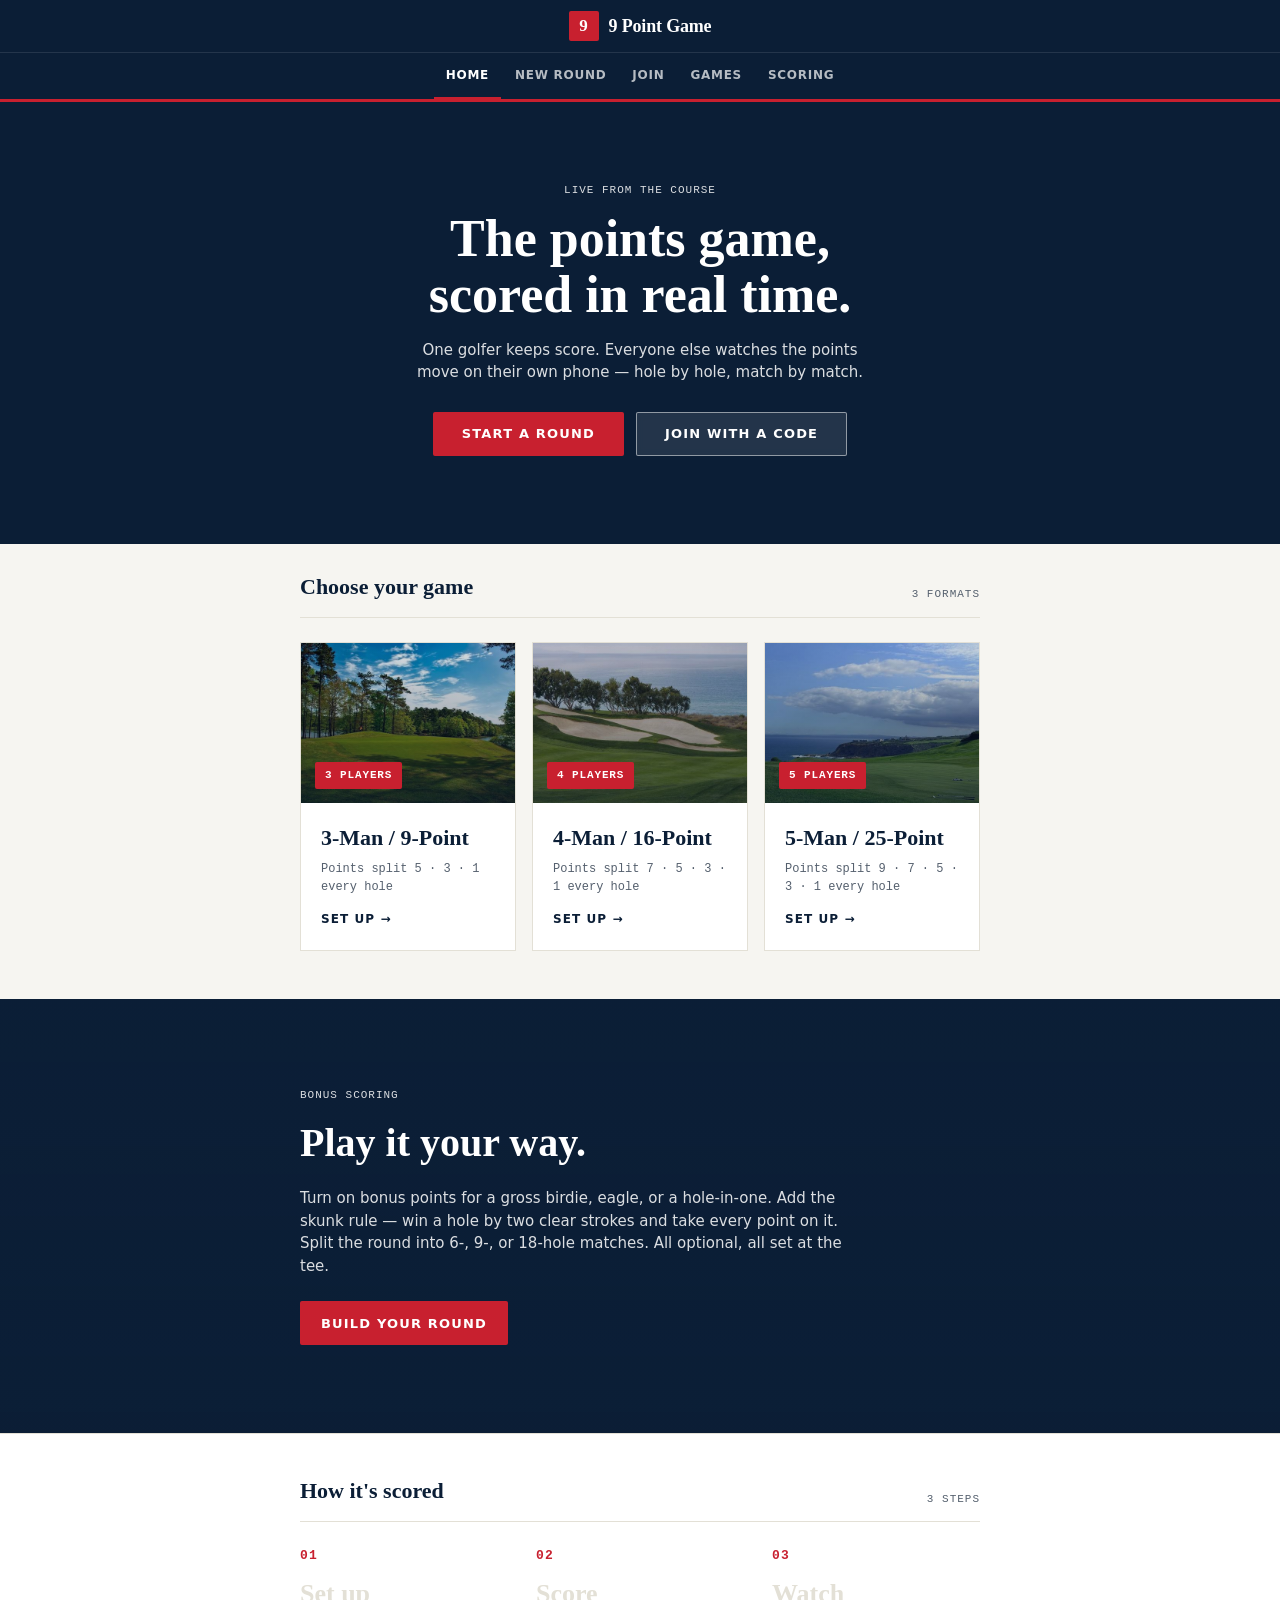
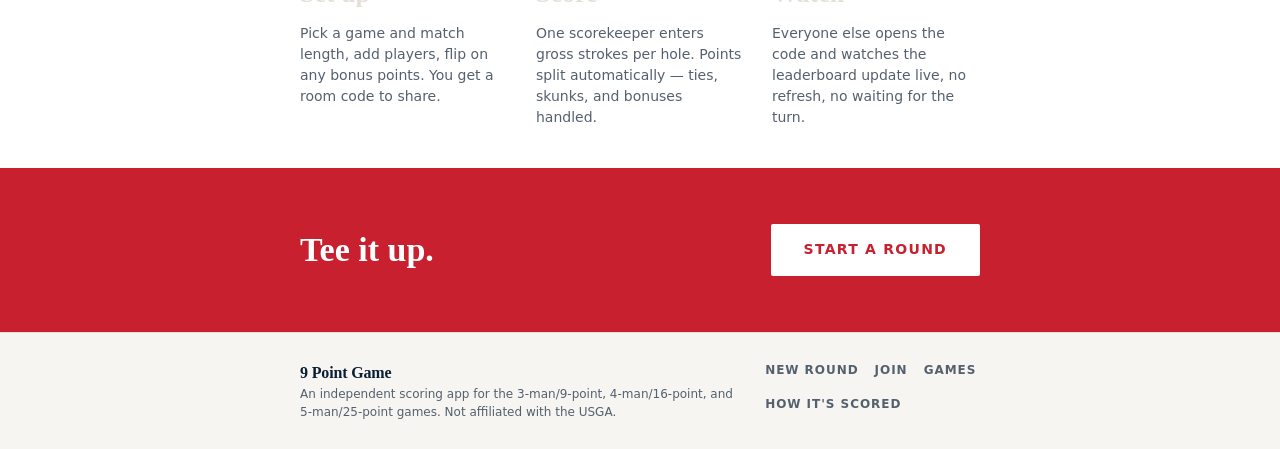
==== commit 0bd64e56: "Add files via upload" ====
--- a/index.html
+++ b/index.html
@@ -82,8 +82,8 @@
             <span class="game-tile-badge">4 Players</span>
           </div>
           <div class="game-tile-body">
-            <h3 class="game-tile-name">4-Man / 12-Point</h3>
-            <p class="game-tile-split">Points split 5 · 4 · 2 · 1 every hole</p>
+            <h3 class="game-tile-name">4-Man / 16-Point</h3>
+            <p class="game-tile-split">Points split 7 · 5 · 3 · 1 every hole</p>
             <span class="game-cta">Set up →</span>
           </div>
         </a>
@@ -93,8 +93,8 @@
             <span class="game-tile-badge">5 Players</span>
           </div>
           <div class="game-tile-body">
-            <h3 class="game-tile-name">5-Man / 15-Point</h3>
-            <p class="game-tile-split">Points split 5 · 4 · 3 · 2 · 1 every hole</p>
+            <h3 class="game-tile-name">5-Man / 25-Point</h3>
+            <p class="game-tile-split">Points split 9 · 7 · 5 · 3 · 1 every hole</p>
             <span class="game-cta">Set up →</span>
           </div>
         </a>
@@ -169,8 +169,8 @@
       <div>
         <span class="brand-name footer-brand">9 Point Game</span>
         <p class="footer-text">
-          An independent scoring app for the 3-man/9-point, 4-man/12-point,
-          and 5-man/15-point games. Not affiliated with the USGA.
+          An independent scoring app for the 3-man/9-point, 4-man/16-point,
+          and 5-man/25-point games. Not affiliated with the USGA.
         </p>
       </div>
       <nav class="footer-nav">
--- a/styles.css
+++ b/styles.css
@@ -28,9 +28,9 @@
      images.unsplash.com/photo-... (keep the ?auto=format&fit=crop part). */
   --img-hero: url("https://images.unsplash.com/photo-1587174486073-ae5e5cff23aa?auto=format&fit=crop&w=1400&q=70");
   --img-feature: url("https://images.unsplash.com/photo-1535132011086-b8818f016104?auto=format&fit=crop&w=1400&q=70");
-  --img-game-3: url("https://images.unsplash.com/photo-1535131749006-b7f58c99034b?auto=format&fit=crop&w=800&q=70");
-  --img-game-4: url("https://images.unsplash.com/photo-1592919505780-303950717480?auto=format&fit=crop&w=800&q=70");
-  --img-game-5: url("https://images.unsplash.com/photo-1600861194942-f883de0dfe96?auto=format&fit=crop&w=800&q=70");
+  --img-game-3: url("[data-uri]");
+  --img-game-4: url("[data-uri]");
+  --img-game-5: url("[data-uri]");
 }
 
 /* ---------- Reset ---------- */
@@ -928,43 +928,8 @@
 .btn-onphoto:active {
   background: rgba(255, 255, 255, 0.2);
 }
-.hero-plaque {
-  box-shadow: 0 20px 45px rgba(0, 0, 0, 0.35);
-}
 
 /* ---------- Stat strip ---------- */
-.stat-strip {
-  background: var(--navy-800);
-  color: #fff;
-}
-.stat-strip-inner {
-  display: grid;
-  grid-template-columns: repeat(2, 1fr);
-  gap: 1px;
-  background: rgba(255, 255, 255, 0.08);
-  border-left: 1px solid rgba(255, 255, 255, 0.08);
-  border-right: 1px solid rgba(255, 255, 255, 0.08);
-}
-.stat {
-  background: var(--navy-800);
-  padding: 18px 16px;
-  display: flex;
-  flex-direction: column;
-  gap: 4px;
-}
-.stat-num {
-  font-family: var(--font-mono);
-  font-size: 24px;
-  font-weight: 600;
-  color: #fff;
-}
-.stat-label {
-  font-family: var(--font-sans);
-  font-size: 11px;
-  letter-spacing: 0.08em;
-  text-transform: uppercase;
-  color: rgba(255, 255, 255, 0.6);
-}
 
 /* ---------- Game tiles with photos ---------- */
 .game-grid {
@@ -1159,31 +1124,27 @@
     font-size: 52px;
   }
   .hero-live-inner {
-    flex-direction: row;
+    flex-direction: column;
     align-items: center;
-    justify-content: space-between;
+    text-align: center;
     gap: 48px;
-    padding-top: 72px;
-    padding-bottom: 80px;
+    padding-top: 80px;
+    padding-bottom: 88px;
   }
   .hero-copy {
-    flex: 1;
-    max-width: 30rem;
-  }
-  .hero-plaque {
-    width: 360px;
-    flex-shrink: 0;
+    max-width: 34rem;
+  }
+  .hero-copy .hero-sub-light {
+    margin-left: auto;
+    margin-right: auto;
   }
   .hero-actions {
     flex-direction: row;
+    justify-content: center;
   }
   .hero-actions .btn {
     width: auto;
     padding: 0 28px;
-  }
-
-  .stat-strip-inner {
-    grid-template-columns: repeat(4, 1fr);
   }
 
   .game-grid {
@@ -1672,3 +1633,384 @@
   .page-header-title { font-size: 38px; }
   .join-card { max-width: 460px; margin-left: auto; margin-right: auto; }
 }
+
+/* =========================================================
+   BATCH 2 — course picker, wager, money display, strokes editor
+   ========================================================= */
+
+/* ---- Course dropdown ---- */
+.course-select {
+  margin-top: 14px;
+  width: 100%;
+  min-height: 52px;
+  padding: 0 14px;
+  border: 1px solid var(--paper-line);
+  border-radius: 6px;
+  background: #fff;
+  font-family: var(--font-sans);
+  font-size: 16px;
+  color: var(--ink);
+  appearance: none;
+  -webkit-appearance: none;
+  background-image: url("data:image/svg+xml,%3Csvg xmlns='http://www.w3.org/2000/svg' width='12' height='8' viewBox='0 0 12 8'%3E%3Cpath fill='%2355606e' d='M1 1l5 5 5-5'/%3E%3C/svg%3E");
+  background-repeat: no-repeat;
+  background-position: right 16px center;
+}
+.course-select:focus {
+  outline: none;
+  border-color: var(--navy-950);
+}
+
+/* ---- Wager fields ---- */
+.wager-fields {
+  margin-top: 14px;
+  display: flex;
+  flex-direction: column;
+  gap: 10px;
+}
+.wager-row {
+  display: flex;
+  align-items: center;
+  justify-content: space-between;
+  gap: 12px;
+  min-height: 52px;
+  padding: 0 14px;
+  border: 1px solid var(--paper-line);
+  border-radius: 6px;
+  background: #fff;
+}
+.wager-label {
+  font-family: var(--font-sans);
+  font-size: 15px;
+  font-weight: 600;
+  color: var(--ink);
+}
+.wager-note {
+  margin-left: 6px;
+  font-family: var(--font-mono);
+  font-size: 11px;
+  font-weight: 500;
+  letter-spacing: 0.04em;
+  text-transform: uppercase;
+  color: var(--ink-soft);
+}
+.wager-input-wrap {
+  display: inline-flex;
+  align-items: center;
+  gap: 4px;
+  font-family: var(--font-mono);
+  font-size: 16px;
+  color: var(--ink-soft);
+}
+.wager-input {
+  width: 72px;
+  height: 44px;
+  text-align: right;
+  border: 1px solid var(--paper-line);
+  border-radius: 4px;
+  padding: 0 10px;
+  font-family: var(--font-mono);
+  font-size: 18px;
+  font-weight: 600;
+  color: var(--ink);
+  -moz-appearance: textfield;
+}
+.wager-input::-webkit-outer-spin-button,
+.wager-input::-webkit-inner-spin-button {
+  -webkit-appearance: none;
+  margin: 0;
+}
+.wager-input:focus {
+  outline: none;
+  border-color: var(--navy-950);
+}
+
+/* ---- Money on the scoreboard ---- */
+.plaque-money {
+  font-family: var(--font-mono);
+  font-size: 13px;
+  font-weight: 600;
+  margin-right: 12px;
+  white-space: nowrap;
+}
+.money-up { color: #1f7a44; }
+.money-down { color: var(--crimson); }
+.money-even { color: var(--ink-soft); }
+
+.money-summary {
+  border: 1px solid var(--paper-line);
+  border-top: 3px solid var(--brass);
+  background: #fff;
+  border-radius: 8px;
+  padding: 14px 16px 16px;
+}
+.money-summary-head {
+  font-family: var(--font-mono);
+  font-size: 11px;
+  letter-spacing: 0.1em;
+  text-transform: uppercase;
+  color: var(--brass);
+  margin-bottom: 10px;
+}
+.money-line {
+  display: flex;
+  align-items: center;
+  justify-content: space-between;
+  padding: 7px 0;
+  border-bottom: 1px solid var(--paper-line);
+}
+.money-line:last-child { border-bottom: none; }
+.money-name {
+  font-family: var(--font-sans);
+  font-size: 14px;
+  font-weight: 600;
+  color: var(--ink);
+}
+.money-amt {
+  font-family: var(--font-mono);
+  font-size: 15px;
+  font-weight: 600;
+}
+
+/* ---- Strokes editor (scorekeeper, collapsible) ---- */
+.strokes-editor {
+  margin-bottom: 16px;
+  border: 1px solid var(--paper-line);
+  border-left: 3px solid var(--navy-950);
+  border-radius: 8px;
+  background: #fff;
+  overflow: hidden;
+}
+.strokes-summary {
+  display: flex;
+  align-items: center;
+  justify-content: space-between;
+  padding: 14px 16px;
+  font-family: var(--font-sans);
+  font-size: 14px;
+  font-weight: 600;
+  color: var(--navy-950);
+  cursor: pointer;
+  list-style: none;
+}
+.strokes-summary::-webkit-details-marker { display: none; }
+.strokes-hint {
+  font-family: var(--font-mono);
+  font-size: 11px;
+  letter-spacing: 0.06em;
+  text-transform: uppercase;
+  color: var(--ink-soft);
+  font-weight: 500;
+}
+.strokes-body {
+  padding: 4px 16px 16px;
+  border-top: 1px solid var(--paper-line);
+}
+.strokes-note {
+  font-size: 12px;
+  color: var(--ink-soft);
+  margin: 12px 0;
+  line-height: 1.5;
+}
+.strokes-row {
+  display: flex;
+  align-items: center;
+  justify-content: space-between;
+  gap: 12px;
+  padding: 6px 0;
+}
+.strokes-name {
+  font-family: var(--font-sans);
+  font-size: 15px;
+  font-weight: 600;
+  color: var(--ink);
+}
+.stepper-sm .step-btn { width: 42px; height: 44px; font-size: 22px; }
+.stepper-sm .step-value { width: 48px; height: 44px; font-size: 18px; }
+#save-strokes { margin-top: 14px; }
+
+/* Navy button variant */
+.btn-navy {
+  background: var(--navy-950);
+  color: #fff;
+}
+.btn-navy:active { background: var(--navy-800); }
+
+/* Handicap stroke marker in the hole-by-hole table */
+.stroke-dot {
+  color: var(--crimson);
+  font-weight: 700;
+  margin-left: 2px;
+}
+.hole-caption {
+  caption-side: top;
+  text-align: left;
+  padding: 10px 14px;
+  font-family: var(--font-mono);
+  font-size: 11px;
+  color: var(--ink-soft);
+  border-bottom: 1px solid var(--paper-line);
+}
+
+/* =========================================================
+   Hole navigation + edit (score entry)
+   ========================================================= */
+.entry-nav {
+  display: flex;
+  align-items: center;
+  gap: 10px;
+  margin-bottom: 16px;
+}
+.entry-arrow {
+  width: 48px;
+  height: 48px;
+  flex-shrink: 0;
+  border: 1px solid var(--paper-line);
+  border-radius: 6px;
+  background: #fff;
+  color: var(--navy-950);
+  font-size: 20px;
+  cursor: pointer;
+  -webkit-tap-highlight-color: transparent;
+  touch-action: manipulation;
+}
+.entry-arrow:active:not(:disabled) {
+  background: var(--navy-950);
+  color: #fff;
+}
+.entry-arrow:disabled {
+  opacity: 0.35;
+  cursor: default;
+}
+.hole-jump {
+  flex: 1;
+  height: 48px;
+  border: 1px solid var(--paper-line);
+  border-radius: 6px;
+  background: #fff;
+  padding: 0 14px;
+  font-family: var(--font-sans);
+  font-size: 15px;
+  font-weight: 600;
+  color: var(--navy-950);
+  text-align: center;
+  text-align-last: center;
+  appearance: none;
+  -webkit-appearance: none;
+}
+.hole-jump:focus {
+  outline: none;
+  border-color: var(--navy-950);
+}
+.entry-status {
+  display: inline-block;
+  margin-top: 6px;
+  font-family: var(--font-mono);
+  font-size: 10px;
+  letter-spacing: 0.08em;
+  text-transform: uppercase;
+  padding: 3px 8px;
+  border-radius: 3px;
+}
+.entry-status-done {
+  background: rgba(31, 122, 68, 0.1);
+  color: #1f7a44;
+}
+.entry-status-open {
+  background: rgba(200, 32, 47, 0.08);
+  color: var(--crimson);
+}
+
+/* Ended-round message (after 24h purge) */
+.ended-card {
+  border: 1px solid var(--paper-line);
+  border-top: 3px solid var(--crimson);
+  background: #fff;
+  border-radius: 8px;
+  padding: 32px 22px;
+  text-align: center;
+}
+.ended-title {
+  font-family: var(--font-display);
+  font-size: 24px;
+  font-weight: 700;
+  color: var(--navy-950);
+}
+.ended-copy {
+  margin: 12px 0 22px;
+  font-size: 14px;
+  line-height: 1.55;
+  color: var(--ink-soft);
+}
+
+/* Handicap entry beside player name (setup) */
+.field-player {
+  gap: 10px;
+}
+.player-hcp {
+  width: 52px;
+  height: 40px;
+  text-align: center;
+  border: 1px solid var(--paper-line);
+  border-radius: 4px;
+  font-family: var(--font-mono);
+  font-size: 16px;
+  font-weight: 600;
+  color: var(--ink);
+  -moz-appearance: textfield;
+}
+.player-hcp::-webkit-outer-spin-button,
+.player-hcp::-webkit-inner-spin-button {
+  -webkit-appearance: none;
+  margin: 0;
+}
+.player-hcp:focus {
+  outline: none;
+  border-color: var(--navy-950);
+}
+.hcp-note {
+  margin-top: 12px;
+  font-family: var(--font-mono);
+  font-size: 11px;
+  line-height: 1.5;
+  color: var(--ink-soft);
+}
+
+/* Player row: name fills, handicap is a compact box on the same line */
+.field-player {
+  gap: 10px;
+}
+.field-player .player-name {
+  flex: 1;
+  min-width: 0;
+}
+.field-player .player-hcp {
+  flex-shrink: 0;
+  width: 64px;
+  height: 44px;
+  text-align: center;
+  border: 1px solid var(--paper-line);
+  border-radius: 6px;
+  background: var(--paper);
+  font-family: var(--font-mono);
+  font-size: 16px;
+  font-weight: 600;
+  color: var(--ink);
+  -moz-appearance: textfield;
+}
+.field-player .player-hcp::-webkit-outer-spin-button,
+.field-player .player-hcp::-webkit-inner-spin-button {
+  -webkit-appearance: none;
+  margin: 0;
+}
+.field-player .player-hcp:focus {
+  outline: none;
+  border-color: var(--navy-950);
+}
+.field-player .player-hcp::placeholder {
+  color: rgba(85, 96, 110, 0.5);
+  font-family: var(--font-sans);
+  font-size: 12px;
+  font-weight: 600;
+  letter-spacing: 0.04em;
+}
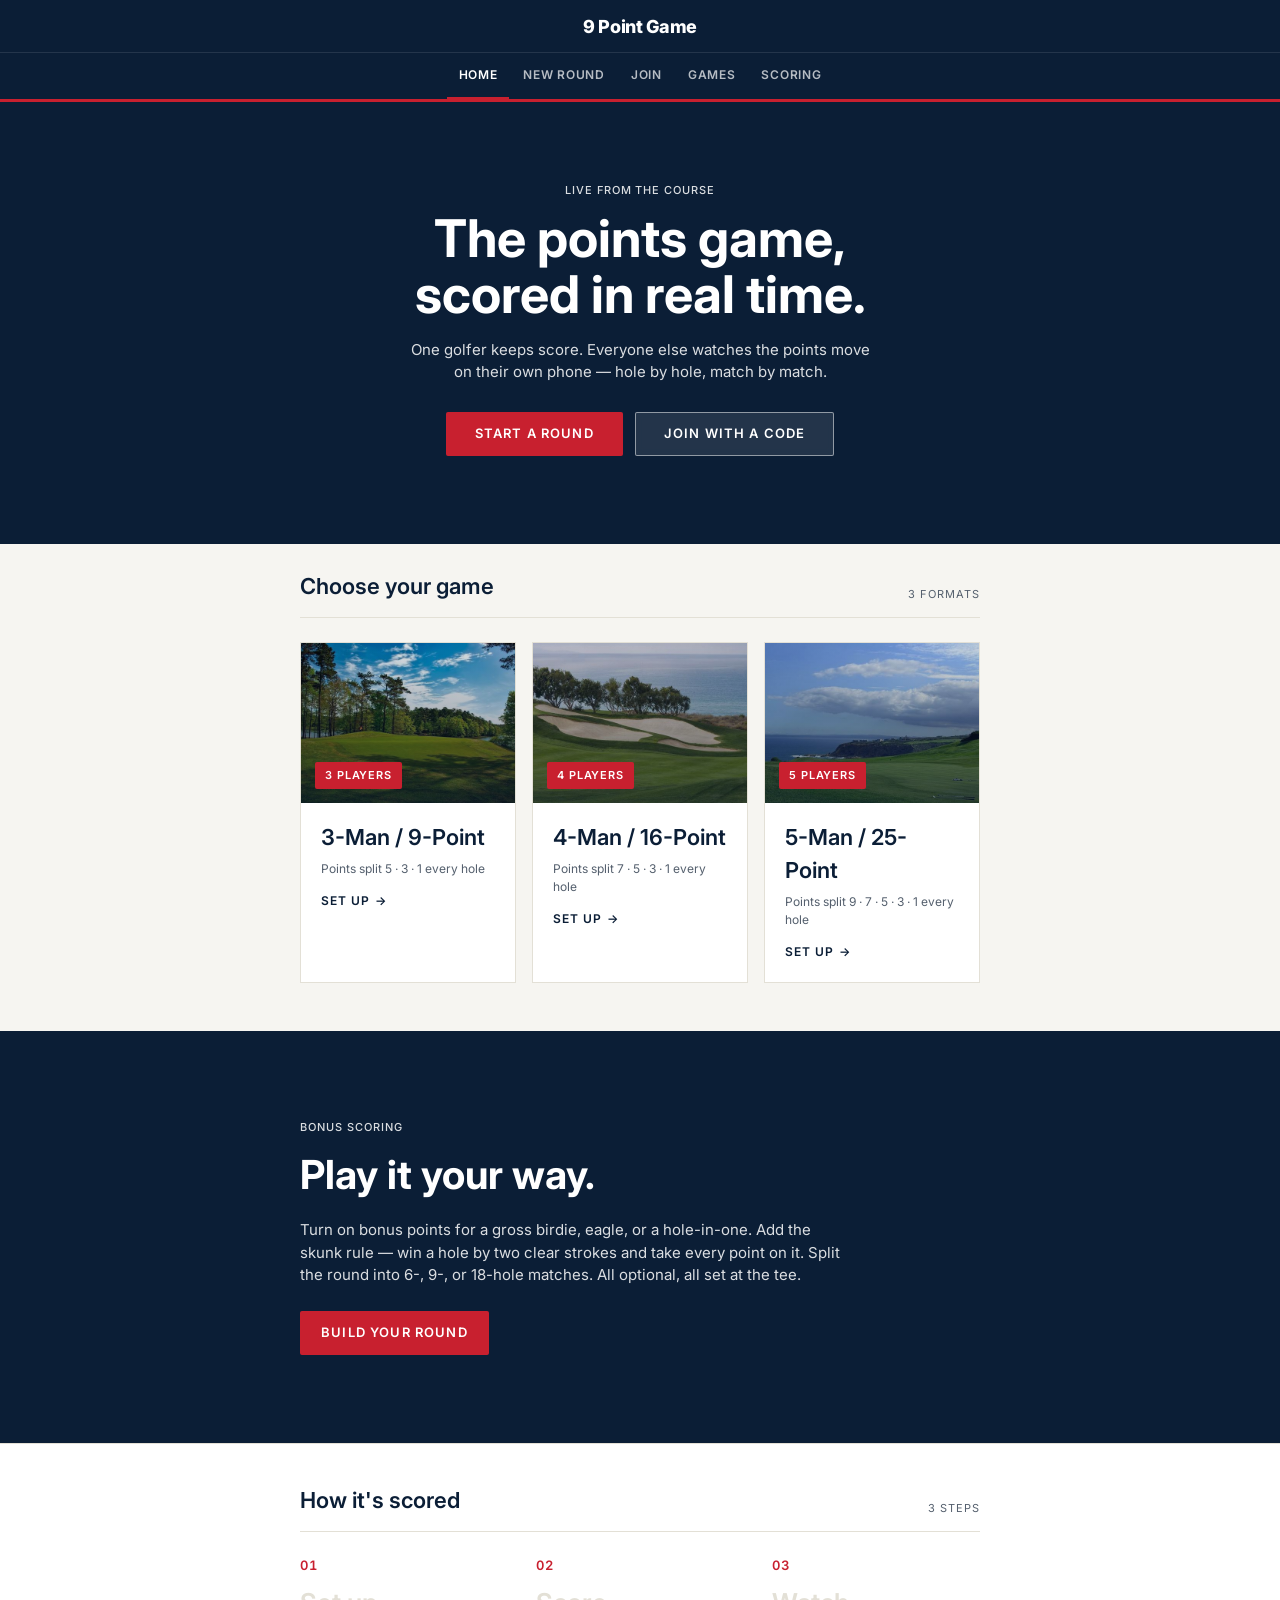
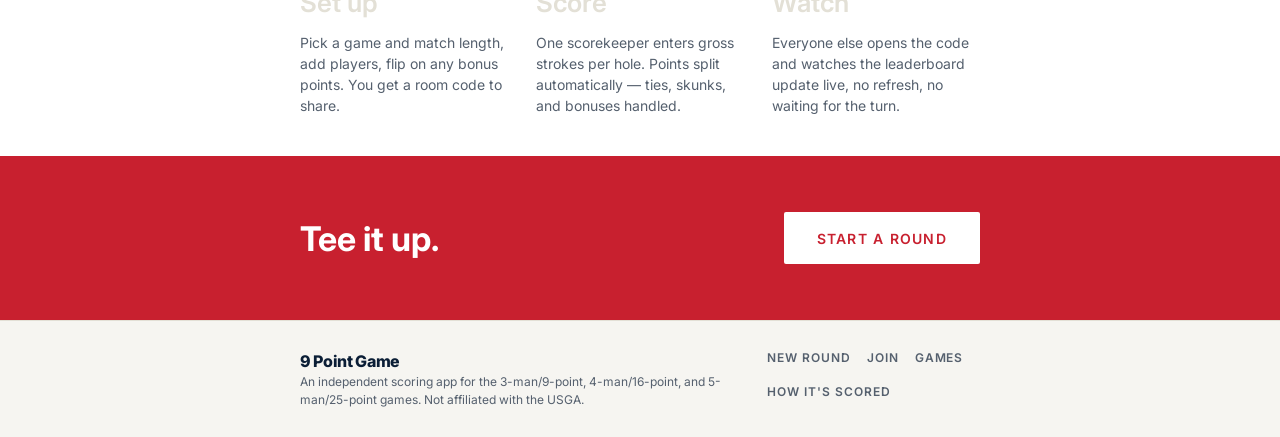
==== commit ee7d564f: "Add files via upload" ====
--- a/index.html
+++ b/index.html
@@ -9,7 +9,7 @@
   <link rel="preconnect" href="https://fonts.gstatic.com" crossorigin />
   <link rel="preconnect" href="https://images.unsplash.com" crossorigin />
   <link
-    href="https://fonts.googleapis.com/css2?family=IBM+Plex+Mono:wght@400;500;600;700&family=IBM+Plex+Sans:wght@400;500;600;700&family=IBM+Plex+Serif:wght@500;600;700&display=swap"
+    href="https://fonts.googleapis.com/css2?family=Inter:wght@400;500;600;700;800;900&display=swap"
     rel="stylesheet"
   />
   <link rel="stylesheet" href="styles.css" />
@@ -20,7 +20,6 @@
     <div class="masthead-top">
       <div class="wrap masthead-top-inner">
         <a class="brand" href="index.html">
-          <span class="brand-mark">9</span>
           <span class="brand-name">9&nbsp;Point&nbsp;Game</span>
         </a>
       </div>
--- a/styles.css
+++ b/styles.css
@@ -17,9 +17,9 @@
   --ink: #16181d;
   --ink-soft: #55606e;
 
-  --font-display: "IBM Plex Serif", Georgia, serif;
-  --font-sans: "IBM Plex Sans", system-ui, sans-serif;
-  --font-mono: "IBM Plex Mono", ui-monospace, monospace;
+  --font-display: "Inter", -apple-system, BlinkMacSystemFont, "Segoe UI", Roboto, sans-serif;
+  --font-sans: "Inter", -apple-system, BlinkMacSystemFont, "Segoe UI", Roboto, sans-serif;
+  --font-mono: "Inter", -apple-system, BlinkMacSystemFont, "Segoe UI", Roboto, sans-serif;
 
   /* ---- Landing page imagery (Unsplash) ----
      Swap any of these if a photo doesn't load. Format:
@@ -57,6 +57,18 @@
   line-height: 1.5;
   -webkit-font-smoothing: antialiased;
 }
+/* Inter is proportional; keep digit columns aligned everywhere numbers matter. */
+.tabular,
+.hole-table,
+.plaque-total,
+.rank-badge,
+.round-bar-code,
+.entry-stat-value,
+.step-value,
+.money-amt,
+.plaque-money {
+  font-variant-numeric: tabular-nums;
+}
 
 a {
   color: inherit;
@@ -686,28 +698,69 @@
 }
 
 .hole-table th {
-  padding: 10px 14px;
-  border-bottom: 1px solid var(--paper-line);
-  font-family: var(--font-mono);
-  font-size: 11px;
-  letter-spacing: 0.09em;
-  text-transform: uppercase;
-  color: var(--ink-soft);
+  padding: 10px 6px;
+  border-bottom: 2px solid var(--navy-950);
+  font-family: var(--font-mono);
+  font-size: 12px;
+  letter-spacing: 0.06em;
+  text-transform: uppercase;
+  color: var(--navy-950);
+  font-weight: 700;
   white-space: nowrap;
-}
+  background: rgba(11, 30, 54, 0.06);
+}
+/* Player score columns are centered; hole/par columns left-aligned & narrow */
 .hole-table th.num,
 .hole-table td.num {
-  text-align: right;
+  text-align: center;
+}
+.hole-table .hole-col,
+.hole-table .par-col {
+  width: 44px;
+  text-align: left;
+  color: var(--ink-soft);
+  font-weight: 600;
 }
 
 .hole-table td {
-  padding: 10px 14px;
-  border-bottom: 1px solid var(--paper-line);
-  font-family: var(--font-mono);
-  font-size: 13px;
-  color: var(--ink);
-}
-.hole-table tr:last-child td {
+  padding: 13px 4px;
+  border-bottom: 1px solid #c2bcab;
+  font-family: var(--font-sans);
+  font-size: 20px;
+  font-weight: 700;
+  color: #0a0f1a;
+}
+/* Zebra striping — stronger so rows are trackable in sunlight */
+.hole-table tbody tr:nth-child(even) {
+  background: rgba(11, 30, 54, 0.08);
+}
+/* Highlight the hole winner's cell — solid brass, high contrast */
+.hole-table td.cell-win {
+  background: var(--brass);
+  color: #fff;
+  font-weight: 800;
+  box-shadow: inset 0 0 0 2px rgba(0, 0, 0, 0.12);
+}
+/* Totals row — heavy, clearly separated */
+.hole-table tfoot .total-row td {
+  padding: 13px 6px;
+  border-top: 3px solid var(--navy-950);
+  border-bottom: none;
+  font-weight: 800;
+  font-size: 20px;
+  color: #fff;
+  background: var(--navy-950);
+}
+.hole-table tfoot .total-row .hole-col,
+.hole-table tfoot .total-row .par-col {
+  font-family: var(--font-mono);
+  font-size: 12px;
+  letter-spacing: 0.06em;
+  text-transform: uppercase;
+  color: rgba(255, 255, 255, 0.75);
+  font-weight: 700;
+}
+.hole-table tbody tr:last-child td {
   border-bottom: none;
 }
 
@@ -795,37 +848,55 @@
   display: flex;
   align-items: center;
   justify-content: space-between;
-  height: 56px;
+  gap: 16px;
+  height: 52px;
+  padding-left: 2px;
+  padding-right: 2px;
 }
 .brand {
   display: flex;
   align-items: center;
-  gap: 10px;
-}
-.brand-mark {
-  display: inline-flex;
-  align-items: center;
-  justify-content: center;
-  width: 30px;
-  height: 30px;
-  background: var(--crimson);
-  color: #fff;
-  font-family: var(--font-display);
-  font-weight: 700;
-  font-size: 17px;
-  border-radius: 2px;
+  min-width: 0;
 }
 .brand-name {
   font-family: var(--font-display);
   font-size: 18px;
-  font-weight: 700;
-  letter-spacing: -0.01em;
-  color: #fff;
+  font-weight: 800;
+  letter-spacing: -0.02em;
+  color: #fff;
+  white-space: nowrap;
 }
 .masthead-actions {
   display: flex;
   align-items: center;
   gap: 8px;
+  flex-shrink: 0;
+}
+/* Share button — compact (about half the previous size) */
+.btn-share {
+  display: inline-flex;
+  align-items: center;
+  gap: 4px;
+  height: 26px;
+  padding: 0 9px;
+  background: rgba(255, 255, 255, 0.1);
+  color: #fff;
+  border: 1px solid rgba(255, 255, 255, 0.22);
+  border-radius: 6px;
+  font-family: var(--font-sans);
+  font-size: 12px;
+  font-weight: 600;
+  cursor: pointer;
+  -webkit-tap-highlight-color: transparent;
+  touch-action: manipulation;
+}
+.btn-share:active {
+  background: rgba(255, 255, 255, 0.2);
+}
+.btn-share svg {
+  width: 12px;
+  height: 12px;
+  flex-shrink: 0;
 }
 .btn-ghost {
   background: transparent;
@@ -1837,6 +1908,7 @@
 .btn-navy:active { background: var(--navy-800); }
 
 /* Handicap stroke marker in the hole-by-hole table */
+.cell-win .stroke-dot { color: #fff; }
 .stroke-dot {
   color: var(--crimson);
   font-weight: 700;
@@ -2014,3 +2086,50 @@
   font-weight: 600;
   letter-spacing: 0.04em;
 }
+
+/* Read-only par / hole-handicap stat boxes on the score-entry header */
+.entry-stats {
+  display: flex;
+  gap: 10px;
+  flex-shrink: 0;
+}
+.entry-stat {
+  display: flex;
+  flex-direction: column;
+  align-items: center;
+  min-width: 52px;
+  padding: 6px 10px;
+  border: 1px solid var(--paper-line);
+  border-radius: 6px;
+  background: var(--paper);
+}
+.entry-stat-label {
+  font-family: var(--font-mono);
+  font-size: 10px;
+  letter-spacing: 0.08em;
+  text-transform: uppercase;
+  color: var(--ink-soft);
+}
+.entry-stat-value {
+  font-family: var(--font-mono);
+  font-size: 22px;
+  font-weight: 600;
+  color: var(--navy-950);
+  line-height: 1.1;
+}
+/* Handicap-stroke asterisk next to a player's name */
+.stroke-star {
+  color: var(--crimson);
+  font-weight: 700;
+  margin-left: 3px;
+  font-size: 1.1em;
+}
+
+/* Caption key: little shaded swatch matching the winner highlight */
+.cell-win-key {
+  background: var(--brass);
+  padding: 1px 6px;
+  border-radius: 3px;
+  color: #fff;
+  font-weight: 700;
+}
